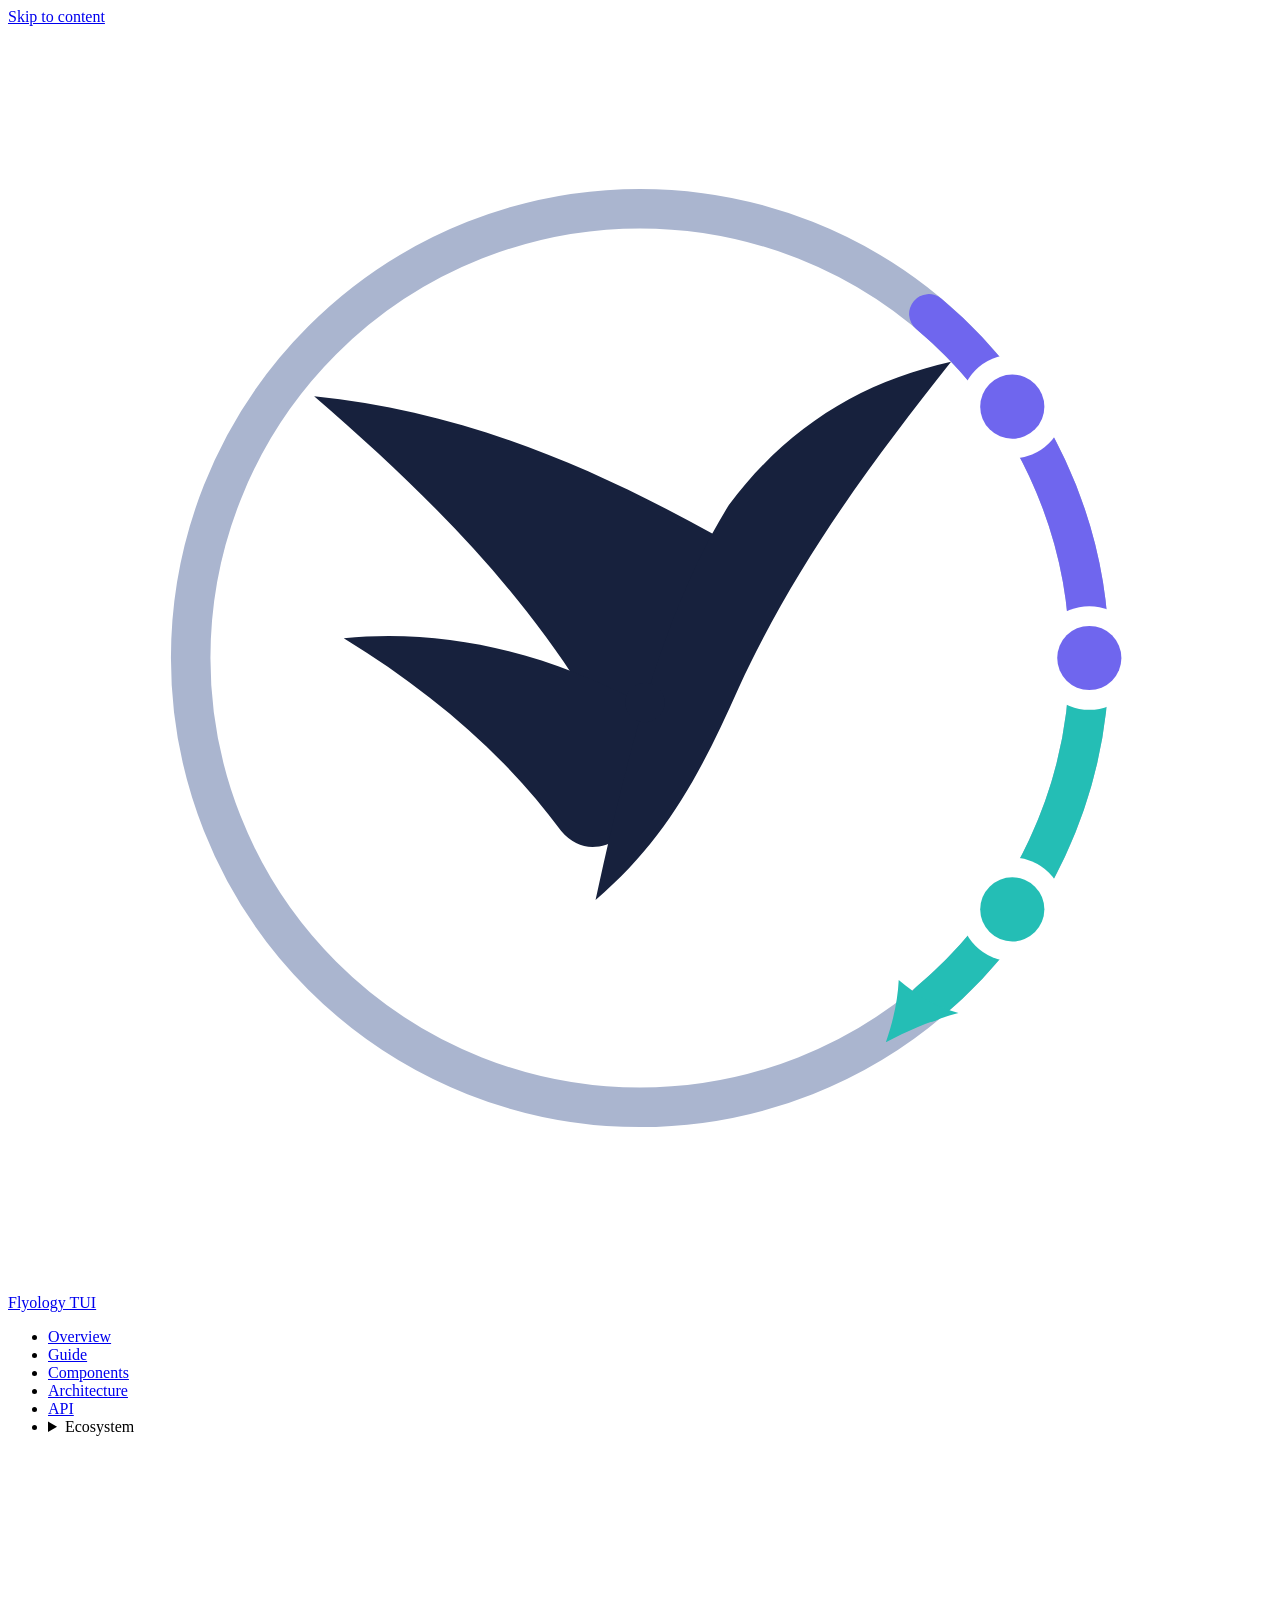
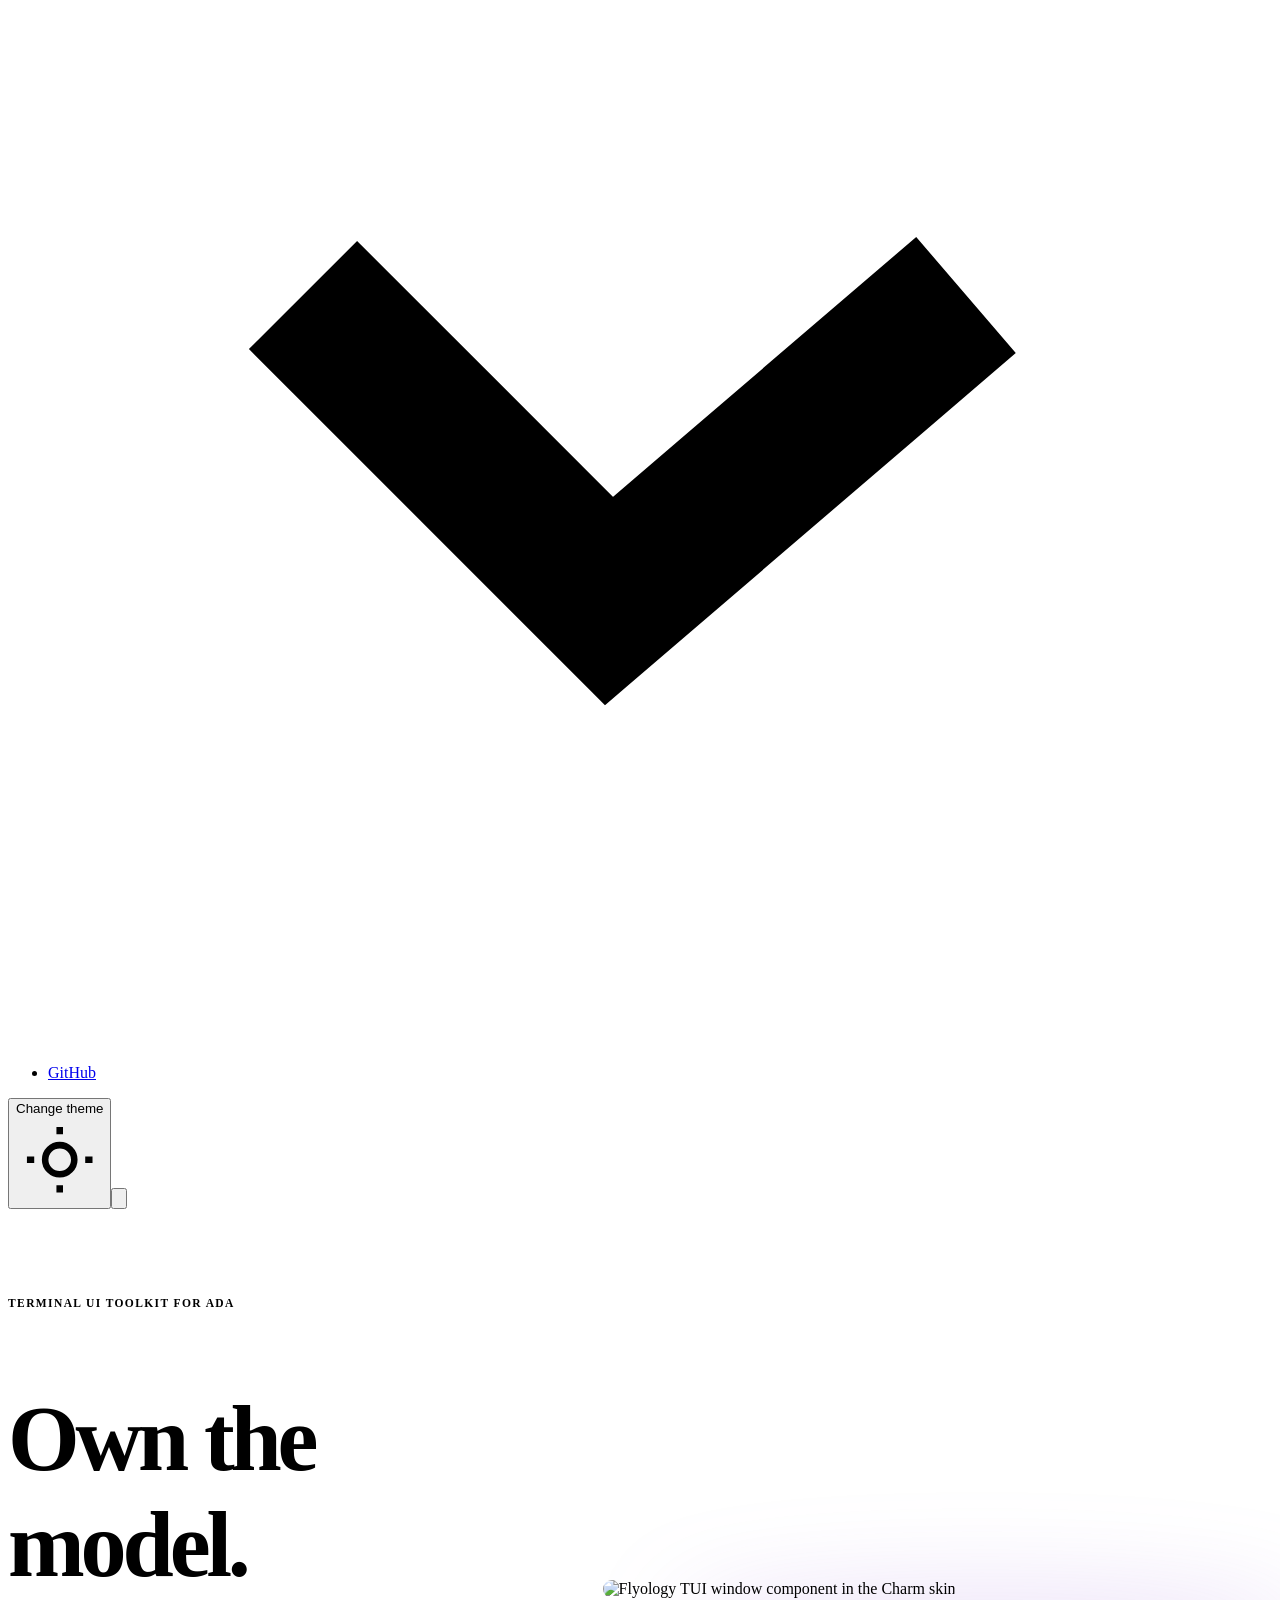
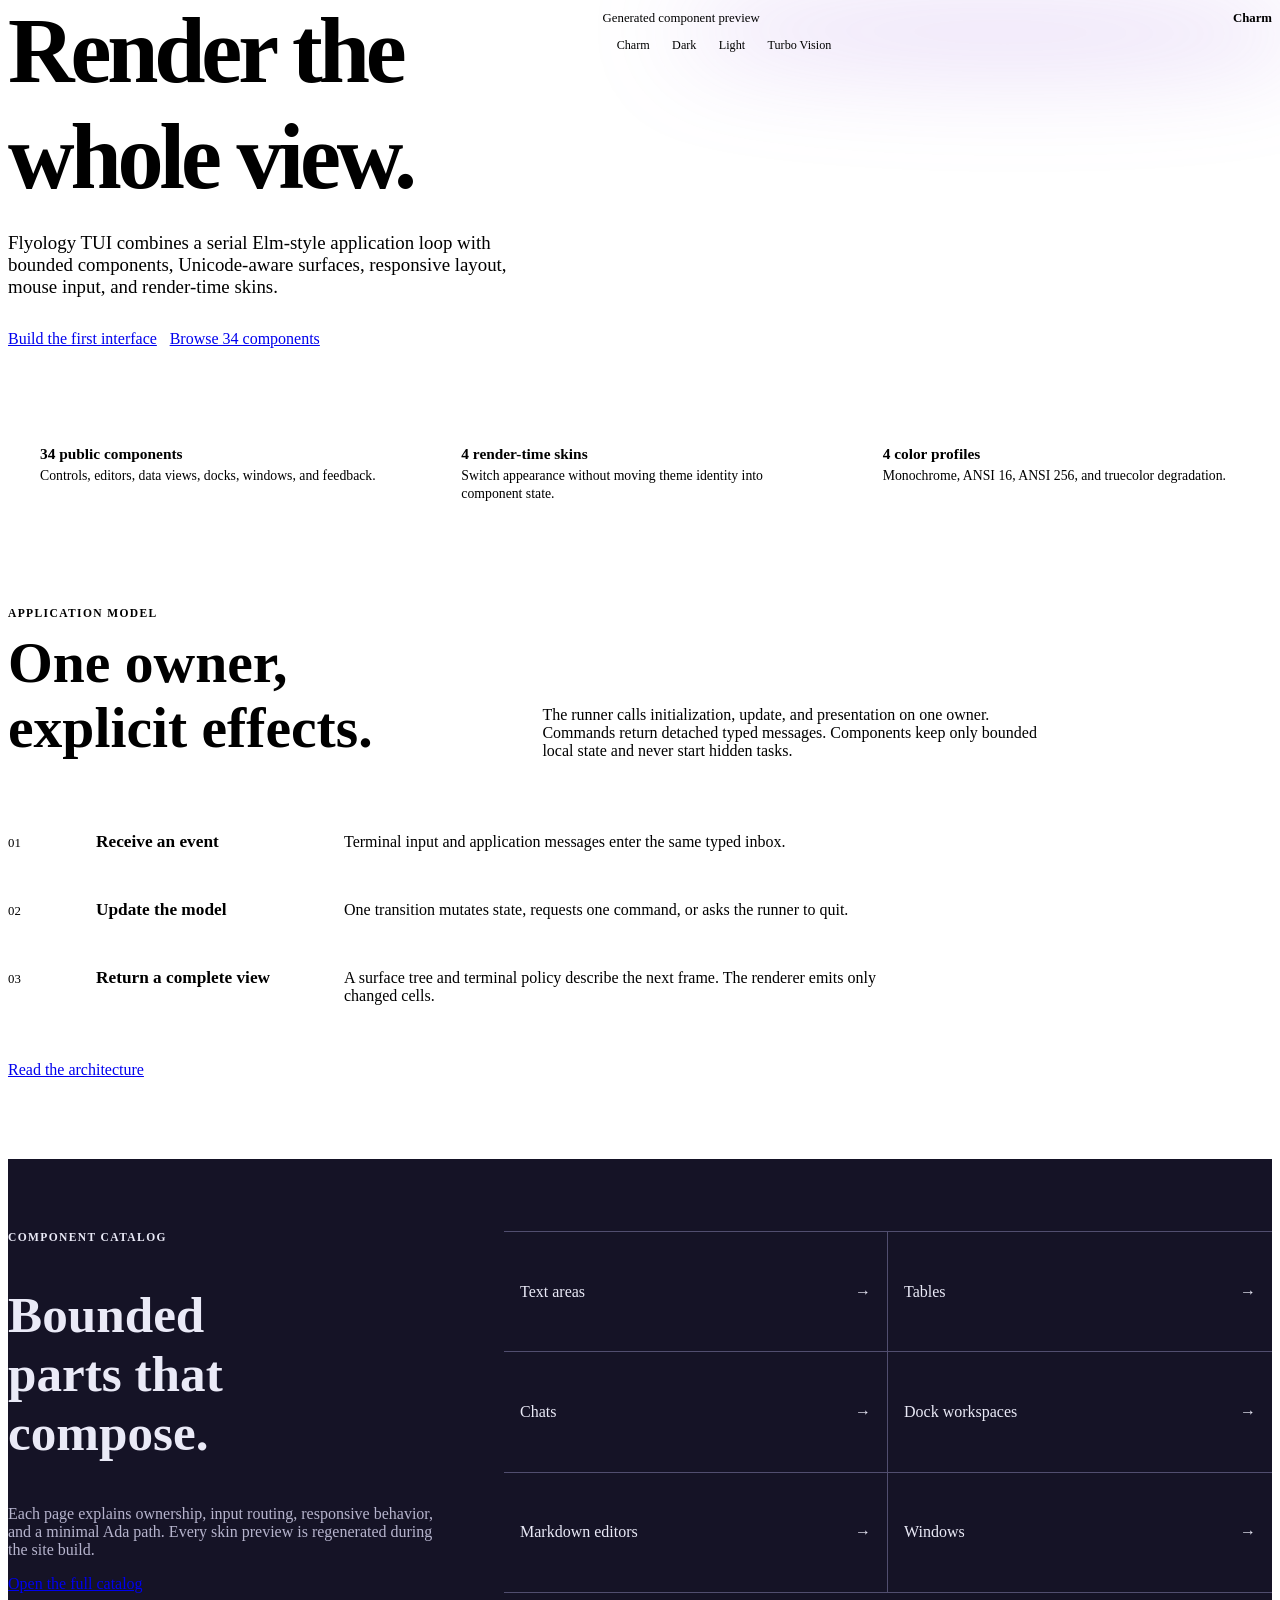
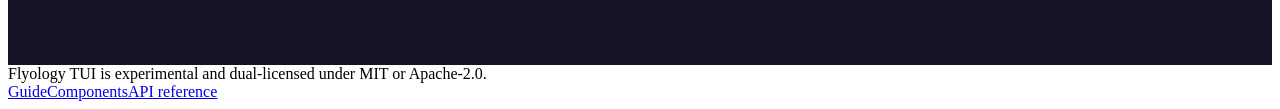
==== website/index.html @ 8537a75c "Problem: Flyology TUI lacks a public documentation website Users cannot follow a focused guide, brow" ====
<!doctype html>
<html lang="en"><head>
  <meta charset="utf-8"><meta name="viewport" content="width=device-width, initial-scale=1">
  <meta name="description" content="Flyology TUI is a bounded, typed Ada toolkit for responsive terminal interfaces.">
  <meta name="theme-color" content="#241b35"><title>Flyology TUI · Typed terminal interfaces in Ada</title>
  <link rel="canonical" href="https://tui.flyology.org/">
  <link rel="icon" href="assets/brand/flyology-primary-icon.svg" type="image/svg+xml">
  <link rel="stylesheet" href="assets/styles/site.css"><link rel="stylesheet" href="assets/styles/tui.css">
  <script src="assets/scripts/site.js"></script><script src="assets/scripts/tui-site.js" defer></script>
</head><body>
  <a class="skip-link" href="#main">Skip to content</a>
  <header class="site-header"><nav class="site-nav" aria-label="Primary navigation">
    <a class="brand" href="./" aria-label="Flyology TUI home"><img src="assets/brand/flyology-mark-transparent.svg" alt=""><span>Flyology TUI</span></a>
    <ul class="nav-links" data-nav-links><li><a href="./" aria-current="page">Overview</a></li><li><a href="guide/">Guide</a></li><li><a href="components/">Components</a></li><li><a href="architecture/">Architecture</a></li><li><a href="api/">API</a></li><li><details class="nav-dropdown" data-nav-dropdown><summary>Ecosystem <svg aria-hidden="true" viewBox="0 0 12 12" fill="none" stroke="currentColor" stroke-width="1.5"><path d="m2.5 4.5 3 3 3.5-3"/></svg></summary><ul class="nav-dropdown-menu"><li><a href="https://flyology.org/">Runtime</a></li><li><a href="https://http.flyology.org/">HTTP</a></li><li><a href="https://postgres.flyology.org/">Postgres</a></li></ul></details></li><li><a href="https://github.com/flyology-ada/flyology-tui">GitHub</a></li></ul>
    <div class="nav-tools"><button class="icon-button" type="button" data-theme-toggle><span class="visually-hidden" data-theme-label>Change theme</span><svg aria-hidden="true" viewBox="0 0 24 24" fill="none" stroke="currentColor" stroke-width="1.8"><circle cx="12" cy="12" r="4"/><path d="M12 3v2M12 19v2M3 12h2M19 12h2"/></svg></button><button class="menu-button" type="button" data-menu-toggle aria-expanded="false" aria-label="Toggle navigation"><svg aria-hidden="true" viewBox="0 0 24 24" fill="none" stroke="currentColor" stroke-width="1.8"><path d="M4 7h16M4 12h16M4 17h16"/></svg></button></div>
  </nav></header>
  <main id="main">
    <section class="tui-hero"><div><span class="eyebrow">Terminal UI toolkit for Ada</span><h1>Own the model. Render the whole view.</h1><p class="hero-lede">Flyology TUI combines a serial Elm-style application loop with bounded components, Unicode-aware surfaces, responsive layout, mouse input, and render-time skins.</p><div class="actions"><a class="button button-primary" href="guide/">Build the first interface</a><a class="button button-secondary" href="components/">Browse 34 components</a></div></div><div class="terminal-stage" data-skin-preview><img src="components/windows/images/charm-default.svg" data-skin-image data-src-charm-default="components/windows/images/charm-default.svg" data-src-charm-dark="components/windows/images/charm-dark.svg" data-src-charm-light="components/windows/images/charm-light.svg" data-src-turbo-vision="components/windows/images/turbo-vision.svg" alt="Flyology TUI window component in the Charm skin"><div class="hero-skin-note"><span>Generated component preview</span><strong data-skin-current>Charm</strong></div><div class="segmented-control" role="group" aria-label="Preview skin"><button type="button" data-skin-choice="charm-default" aria-pressed="true">Charm</button><button type="button" data-skin-choice="charm-dark" aria-pressed="false">Dark</button><button type="button" data-skin-choice="charm-light" aria-pressed="false">Light</button><button type="button" data-skin-choice="turbo-vision" aria-pressed="false">Turbo Vision</button></div></div></section>
    <section class="status-band" aria-label="Project scope"><div class="status-band-inner"><div><strong>34 public components</strong><span>Controls, editors, data views, docks, windows, and feedback.</span></div><div><strong>4 render-time skins</strong><span>Switch appearance without moving theme identity into component state.</span></div><div><strong>4 color profiles</strong><span>Monochrome, ANSI 16, ANSI 256, and truecolor degradation.</span></div></div></section>
    <section class="tui-section"><div class="section-intro"><div><span class="eyebrow">Application model</span><h2>One owner, explicit effects.</h2></div><p>The runner calls initialization, update, and presentation on one owner. Commands return detached typed messages. Components keep only bounded local state and never start hidden tasks.</p></div><ol class="architecture-steps"><li><span>01</span><strong>Receive an event</strong><p>Terminal input and application messages enter the same typed inbox.</p></li><li><span>02</span><strong>Update the model</strong><p>One transition mutates state, requests one command, or asks the runner to quit.</p></li><li><span>03</span><strong>Return a complete view</strong><p>A surface tree and terminal policy describe the next frame. The renderer emits only changed cells.</p></li></ol><div class="actions"><a class="button button-secondary" href="architecture/">Read the architecture</a></div></section>
    <section class="component-ribbon"><div class="component-ribbon-inner"><div><span class="eyebrow">Component catalog</span><h2>Bounded parts that compose.</h2><p>Each page explains ownership, input routing, responsive behavior, and a minimal Ada path. Every skin preview is regenerated during the site build.</p><a class="button button-secondary" href="components/">Open the full catalog</a></div><div class="component-stream"><a href="components/text-areas/"><span>Text areas</span><span>→</span></a><a href="components/tables/"><span>Tables</span><span>→</span></a><a href="components/chats/"><span>Chats</span><span>→</span></a><a href="components/dock-workspaces/"><span>Dock workspaces</span><span>→</span></a><a href="components/markdown-editors/"><span>Markdown editors</span><span>→</span></a><a href="components/windows/"><span>Windows</span><span>→</span></a></div></div></section>
  </main>
  <footer class="site-footer"><div class="footer-inner"><span>Flyology TUI is experimental and dual-licensed under MIT or Apache-2.0.</span><div class="footer-links"><a href="guide/">Guide</a><a href="components/">Components</a><a href="api/">API reference</a></div></div></footer>
</body></html>
---- website/assets/styles/tui.css ----
:root {
  --tui-violet: oklch(58% 0.19 302);
  --tui-cyan: oklch(73% 0.13 202);
  --tui-green: oklch(68% 0.15 157);
  --tui-terminal: oklch(20% 0.038 288);
  --tui-cell: oklch(26% 0.048 288);
}

:root[data-theme="dark"] {
  --tui-violet: oklch(75% 0.14 302);
  --tui-cyan: oklch(81% 0.1 202);
  --tui-green: oklch(78% 0.12 157);
}

.tui-hero {
  display: grid;
  grid-template-columns: minmax(0, 0.86fr) minmax(30rem, 1.14fr);
  align-items: center;
  width: var(--page);
  min-height: 39rem;
  margin-inline: auto;
  padding-block: 5.5rem 4.5rem;
  gap: clamp(3rem, 7vw, 7rem);
}

.tui-hero h1,
.doc-hero h1,
.component-hero h1 {
  max-width: none;
  letter-spacing: -0.045em;
}

.tui-hero h1 {
  max-width: 11ch;
  margin-bottom: 1.4rem;
  font-size: clamp(3.7rem, 7.2vw, 6.6rem);
}

.hero-lede {
  max-width: 34rem;
  color: var(--ink-soft);
  font-size: 1.18rem;
}

.eyebrow {
  display: block;
  margin-bottom: 0.7rem;
  color: var(--violet-deep);
  font-size: 0.72rem;
  font-weight: 680;
  letter-spacing: 0.12em;
  text-transform: uppercase;
}

.actions {
  display: flex;
  flex-wrap: wrap;
  gap: 0.8rem;
  margin-top: 2rem;
}

.terminal-stage {
  position: relative;
  min-width: 0;
}

.terminal-stage::before {
  position: absolute;
  inset: 12% -6% -9% 10%;
  z-index: -1;
  border-radius: 48% 52% 44% 56%;
  background: color-mix(in oklch, var(--tui-violet) 18%, transparent);
  filter: blur(3rem);
  content: "";
}

.terminal-stage img {
  width: 100%;
  border: 1px solid var(--line);
  border-radius: 1rem;
  box-shadow: var(--shadow-low);
}

.hero-skin-note {
  display: flex;
  align-items: center;
  justify-content: space-between;
  margin-top: 0.8rem;
  color: var(--ink-soft);
  font-size: 0.8rem;
}

.hero-skin-note strong {
  color: var(--ink);
}

.status-band {
  border-block: 1px solid var(--line);
  background: var(--surface);
}

.status-band-inner {
  display: grid;
  grid-template-columns: repeat(3, 1fr);
  width: var(--page);
  margin-inline: auto;
}

.status-band-inner div {
  padding: 1.55rem 2rem;
}

.status-band-inner div + div {
  border-left: 1px solid var(--line);
}

.status-band strong {
  display: block;
  margin-bottom: 0.18rem;
  font-size: 0.96rem;
}

.status-band span {
  color: var(--ink-soft);
  font-size: 0.86rem;
}

.tui-section {
  width: var(--page);
  margin-inline: auto;
  padding-block: 5rem;
}

.section-intro {
  display: grid;
  grid-template-columns: 0.8fr 1.2fr;
  align-items: end;
  margin-bottom: 3rem;
  gap: 3rem;
}

.section-intro h2 {
  max-width: 13ch;
  margin: 0;
  font-size: clamp(2.4rem, 4.5vw, 4rem);
}

.section-intro p {
  max-width: 62ch;
  margin: 0;
  color: var(--ink-soft);
}

.architecture-steps {
  margin: 0;
  padding: 0;
  border-top: 1px solid var(--line);
  list-style: none;
}

.architecture-steps li {
  display: grid;
  grid-template-columns: 4rem 14rem 1fr;
  align-items: baseline;
  padding-block: 1.5rem;
  border-bottom: 1px solid var(--line);
  gap: 1.5rem;
}

.architecture-steps span {
  color: var(--violet-deep);
  font-family: var(--font-mono);
  font-size: 0.8rem;
}

.architecture-steps strong {
  font-size: 1.08rem;
}

.architecture-steps p {
  max-width: 68ch;
  margin: 0;
  color: var(--ink-soft);
}

.component-ribbon {
  overflow: hidden;
  background: var(--tui-terminal);
  color: oklch(94% 0.018 288);
}

.component-ribbon-inner {
  display: grid;
  grid-template-columns: 0.72fr 1.28fr;
  width: var(--page);
  margin-inline: auto;
  padding-block: 4.5rem;
  gap: 4rem;
}

.component-ribbon h2 {
  max-width: 10ch;
  font-size: clamp(2.5rem, 4vw, 4rem);
}

.component-ribbon p {
  max-width: 56ch;
  color: oklch(78% 0.035 288);
}

.component-stream {
  display: grid;
  grid-template-columns: repeat(2, minmax(0, 1fr));
  border-top: 1px solid oklch(44% 0.055 288);
}

.component-stream a {
  display: flex;
  align-items: center;
  justify-content: space-between;
  min-height: 3.6rem;
  padding-inline: 1rem;
  border-bottom: 1px solid oklch(44% 0.055 288);
  color: inherit;
  text-decoration: none;
}

.component-stream a:nth-child(odd) {
  border-right: 1px solid oklch(44% 0.055 288);
}

.component-stream a:hover {
  background: oklch(31% 0.065 288);
}

.doc-hero {
  display: grid;
  grid-template-columns: 1fr minmax(18rem, 0.7fr);
  align-items: end;
  padding-block: 4.5rem 3rem;
  border-bottom: 1px solid var(--line);
  gap: 3rem;
}

.doc-hero h1 {
  margin: 0;
  font-size: clamp(3rem, 6vw, 5.7rem);
}

.doc-hero-copy {
  max-width: 55ch;
  margin: 0;
  color: var(--ink-soft);
  font-size: 1.03rem;
}

.breadcrumb {
  display: flex;
  flex-wrap: wrap;
  margin: 0 0 1rem;
  padding: 0;
  gap: 0.45rem;
  color: var(--ink-soft);
  font-size: 0.8rem;
  list-style: none;
}

.breadcrumb li + li::before {
  margin-right: 0.45rem;
  color: var(--path);
  content: "/";
}

.docs-layout {
  display: grid;
  grid-template-columns: 13rem minmax(0, 1fr);
  align-items: start;
  padding-block: 3rem 6rem;
  gap: clamp(2.5rem, 6vw, 6rem);
}

.toc {
  position: sticky;
  top: 6rem;
}

.toc-title {
  margin-bottom: 0.7rem;
  color: var(--ink-soft);
  font-size: 0.72rem;
  font-weight: 650;
  letter-spacing: 0.1em;
  text-transform: uppercase;
}

.toc ol,
.toc ul {
  margin: 0;
  padding: 0;
  list-style: none;
}

.toc a {
  display: block;
  padding-block: 0.28rem;
  color: var(--ink-soft);
  font-size: 0.86rem;
  text-decoration: none;
}

.toc a:hover {
  color: var(--ink);
}

.prose {
  min-width: 0;
  max-width: var(--reading);
}

.prose section + section {
  margin-top: 4.5rem;
}

.prose h2 {
  max-width: 18ch;
  font-size: clamp(2rem, 3.5vw, 3rem);
}

.prose h3 {
  margin-top: 2.4rem;
  font-size: 1.35rem;
}

.prose p,
.prose li {
  color: var(--ink-soft);
}

.step-label {
  display: block;
  margin-bottom: 0.7rem;
  color: var(--violet-deep);
  font-family: var(--font-mono);
  font-size: 0.72rem;
  font-weight: 700;
  letter-spacing: 0.08em;
}

.callout {
  margin-block: 1.6rem;
  padding: 1rem 1.15rem;
  border: 1px solid var(--line);
  border-radius: var(--radius-sm);
  background: var(--surface);
}

.callout p {
  margin: 0;
  color: var(--ink);
}

.code-panel {
  position: relative;
  margin: 1.5rem 0;
  overflow: hidden;
  border: 1px solid var(--code-line);
  border-radius: var(--radius-md);
  background: var(--code-bg);
  color: var(--inverse);
}

.code-panel figcaption {
  padding: 0.7rem 1rem;
  border-bottom: 1px solid var(--code-line);
  color: color-mix(in oklch, var(--inverse) 70%, transparent);
  font-family: var(--font-mono);
  font-size: 0.76rem;
}

.code-panel pre {
  margin: 0;
  padding: 1.25rem;
  overflow: auto;
  line-height: 1.55;
}

.copy-button {
  position: absolute;
  top: 0.45rem;
  right: 0.55rem;
  padding: 0.3rem 0.65rem;
  border: 1px solid var(--code-line);
  border-radius: 0.35rem;
  background: transparent;
  color: var(--inverse);
  cursor: pointer;
  font: inherit;
  font-size: 0.72rem;
}

.component-doc-shell {
  display: grid;
  grid-template-columns: 15rem minmax(0, 1fr);
  width: var(--page);
  margin-inline: auto;
  gap: clamp(2.5rem, 6vw, 6rem);
}

.component-sidebar {
  position: sticky;
  top: 4.75rem;
  max-height: calc(100vh - 4.75rem);
  padding-block: 2rem 4rem;
  overflow: auto;
  border-right: 1px solid var(--line);
}

.component-sidebar-index {
  display: inline-block;
  margin-bottom: 1.25rem;
  font-weight: 620;
}

.component-sidebar section {
  margin-top: 1.1rem;
}

.component-sidebar h2 {
  margin-bottom: 0.35rem;
  color: var(--ink-soft);
  font-size: 0.68rem;
  font-weight: 650;
  letter-spacing: 0.09em;
  text-transform: uppercase;
}

.component-sidebar ul {
  margin: 0;
  padding: 0;
  list-style: none;
}

.component-sidebar a {
  display: block;
  padding: 0.2rem 1rem 0.2rem 0;
  color: var(--ink-soft);
  font-size: 0.82rem;
  text-decoration: none;
}

.component-sidebar a[aria-current="page"] {
  color: var(--violet-deep);
  font-weight: 650;
}

.component-doc {
  min-width: 0;
  max-width: 56rem;
  padding-block: 2.2rem 6rem;
}

.component-hero {
  padding-block: 1.8rem 2.5rem;
}

.component-hero h1 {
  margin-bottom: 0.9rem;
  font-size: clamp(3.1rem, 6vw, 5.5rem);
}

.component-hero > p:last-child {
  max-width: 60ch;
  margin: 0;
  color: var(--ink-soft);
  font-size: 1.08rem;
}

.component-doc > section {
  max-width: var(--reading);
  margin-top: 4rem;
}

.component-doc > section h2 {
  max-width: none;
  font-size: 1.8rem;
}

.component-doc > section p,
.component-doc > section li {
  color: var(--ink-soft);
}

.skin-preview {
  border-block: 1px solid var(--line);
  padding-block: 1rem 1.25rem;
}

.skin-preview-toolbar {
  display: flex;
  align-items: end;
  justify-content: space-between;
  margin-bottom: 1rem;
  gap: 1rem;
}

.skin-preview-toolbar .eyebrow {
  margin-bottom: 0.1rem;
}

.skin-preview-toolbar strong {
  font-size: 1.05rem;
}

.segmented-control {
  display: flex;
  flex-wrap: wrap;
  padding: 0.18rem;
  border: 1px solid var(--line);
  border-radius: 0.55rem;
  background: var(--surface);
}

.segmented-control button {
  min-height: 2.1rem;
  padding-inline: 0.7rem;
  border: 0;
  border-radius: 0.38rem;
  background: transparent;
  color: var(--ink-soft);
  cursor: pointer;
  font: inherit;
  font-size: 0.76rem;
}

.segmented-control button[aria-pressed="true"] {
  background: var(--ink);
  color: var(--inverse);
}

.skin-preview img {
  width: 100%;
  border-radius: 0.85rem;
}

.preview-note {
  margin: 0.65rem 0 0;
  color: var(--ink-soft);
  font-size: 0.76rem;
}

.component-pager {
  display: grid;
  grid-template-columns: repeat(2, 1fr);
  margin-top: 5rem;
  border-block: 1px solid var(--line);
}

.component-pager a {
  padding: 1rem 0;
  text-decoration: none;
}

.component-pager a:last-child {
  text-align: right;
}

.component-pager span {
  display: block;
  color: var(--ink-soft);
  font-size: 0.7rem;
  text-transform: uppercase;
}

.component-index {
  padding-bottom: 6rem;
}

.component-filter {
  display: grid;
  grid-template-columns: auto minmax(12rem, 28rem) 1fr;
  align-items: center;
  padding-block: 1.5rem;
  border-bottom: 1px solid var(--line);
  gap: 1rem;
}

.component-filter label {
  font-size: 0.8rem;
  font-weight: 650;
}

.component-filter input {
  width: 100%;
  min-height: 2.7rem;
  padding-inline: 0.85rem;
  border: 1px solid var(--line);
  border-radius: var(--radius-sm);
  background: var(--surface);
  color: var(--ink);
  font: inherit;
}

.component-filter span {
  justify-self: end;
  color: var(--ink-soft);
  font-size: 0.78rem;
}

.catalog-group {
  display: grid;
  grid-template-columns: 13rem 1fr;
  padding-block: 2.3rem;
  border-bottom: 1px solid var(--line);
  gap: 2rem;
}

.catalog-group-heading p {
  margin: 0;
  font-size: 1.05rem;
  font-weight: 640;
}

.catalog-group-heading span {
  color: var(--ink-soft);
  font-family: var(--font-mono);
  font-size: 0.75rem;
}

.catalog-group ul {
  margin: 0;
  padding: 0;
  border-top: 1px solid var(--line);
  list-style: none;
}

.catalog-group li {
  border-bottom: 1px solid var(--line);
}

.catalog-group li a {
  display: grid;
  grid-template-columns: 1fr 1.2rem;
  align-items: center;
  min-height: 4.5rem;
  padding: 0.7rem 0.25rem;
  text-decoration: none;
  gap: 1rem;
}

.catalog-group li a:hover strong {
  color: var(--violet-deep);
}

.catalog-group strong,
.catalog-group small {
  display: block;
}

.catalog-group small {
  max-width: 66ch;
  margin-top: 0.12rem;
  color: var(--ink-soft);
  font-size: 0.82rem;
}

.catalog-group svg {
  width: 1.1rem;
}

.component-empty {
  padding-block: 4rem;
  color: var(--ink-soft);
  text-align: center;
}

@media (max-width: 1120px) {
  .tui-hero,
  .section-intro,
  .component-ribbon-inner,
  .doc-hero {
    grid-template-columns: 1fr;
  }

  .tui-hero {
    min-height: auto;
    padding-block: 3.5rem;
  }

  .status-band-inner {
    grid-template-columns: 1fr;
  }

  .status-band-inner div + div {
    border-top: 1px solid var(--line);
    border-left: 0;
  }

  .component-doc-shell {
    grid-template-columns: 1fr;
  }

  .component-sidebar {
    position: static;
    max-height: none;
    padding: 1rem 0;
    overflow-x: auto;
    border-right: 0;
    border-bottom: 1px solid var(--line);
  }

  .component-sidebar section {
    display: none;
  }

  .component-doc {
    padding-top: 0;
  }

  .docs-layout {
    grid-template-columns: 1fr;
  }

  .toc {
    position: static;
    padding-bottom: 1rem;
    border-bottom: 1px solid var(--line);
  }
}

@media (min-width: 901px) and (max-width: 1120px) {
  .site-nav {
    grid-template-columns: 1fr auto;
  }

  .menu-button {
    display: inline-grid;
  }

  .nav-links {
    position: absolute;
    top: calc(100% + 1px);
    right: 0;
    left: 0;
    display: grid;
    justify-content: stretch;
    padding: 1rem 4vw 1.4rem;
    gap: 0;
    border-bottom: 1px solid var(--line);
    background: var(--paper);
    opacity: 0;
    pointer-events: none;
    transform: translateY(-0.8rem);
  }

  .nav-links[data-open="true"] {
    opacity: 1;
    pointer-events: auto;
    transform: translateY(0);
  }

  .nav-links a,
  .nav-dropdown > summary {
    display: block;
    padding-block: 0.85rem;
    border-bottom: 1px solid var(--line);
  }

  .nav-dropdown-menu {
    position: static;
    min-width: 0;
    border: 0;
    box-shadow: none;
    transform: none;
  }
}

@media (max-width: 640px) {
  .tui-hero {
    grid-template-columns: minmax(0, 1fr);
  }

  .terminal-stage {
    min-width: 0;
  }

  .architecture-steps li,
  .catalog-group,
  .component-filter {
    grid-template-columns: 1fr;
  }

  .component-filter span {
    justify-self: start;
  }

  .component-stream {
    grid-template-columns: 1fr;
  }

  .component-stream a:nth-child(odd) {
    border-right: 0;
  }

  .skin-preview-toolbar {
    align-items: start;
    flex-direction: column;
  }

  .segmented-control {
    width: 100%;
  }

  .segmented-control button {
    flex: 1 1 45%;
  }
}
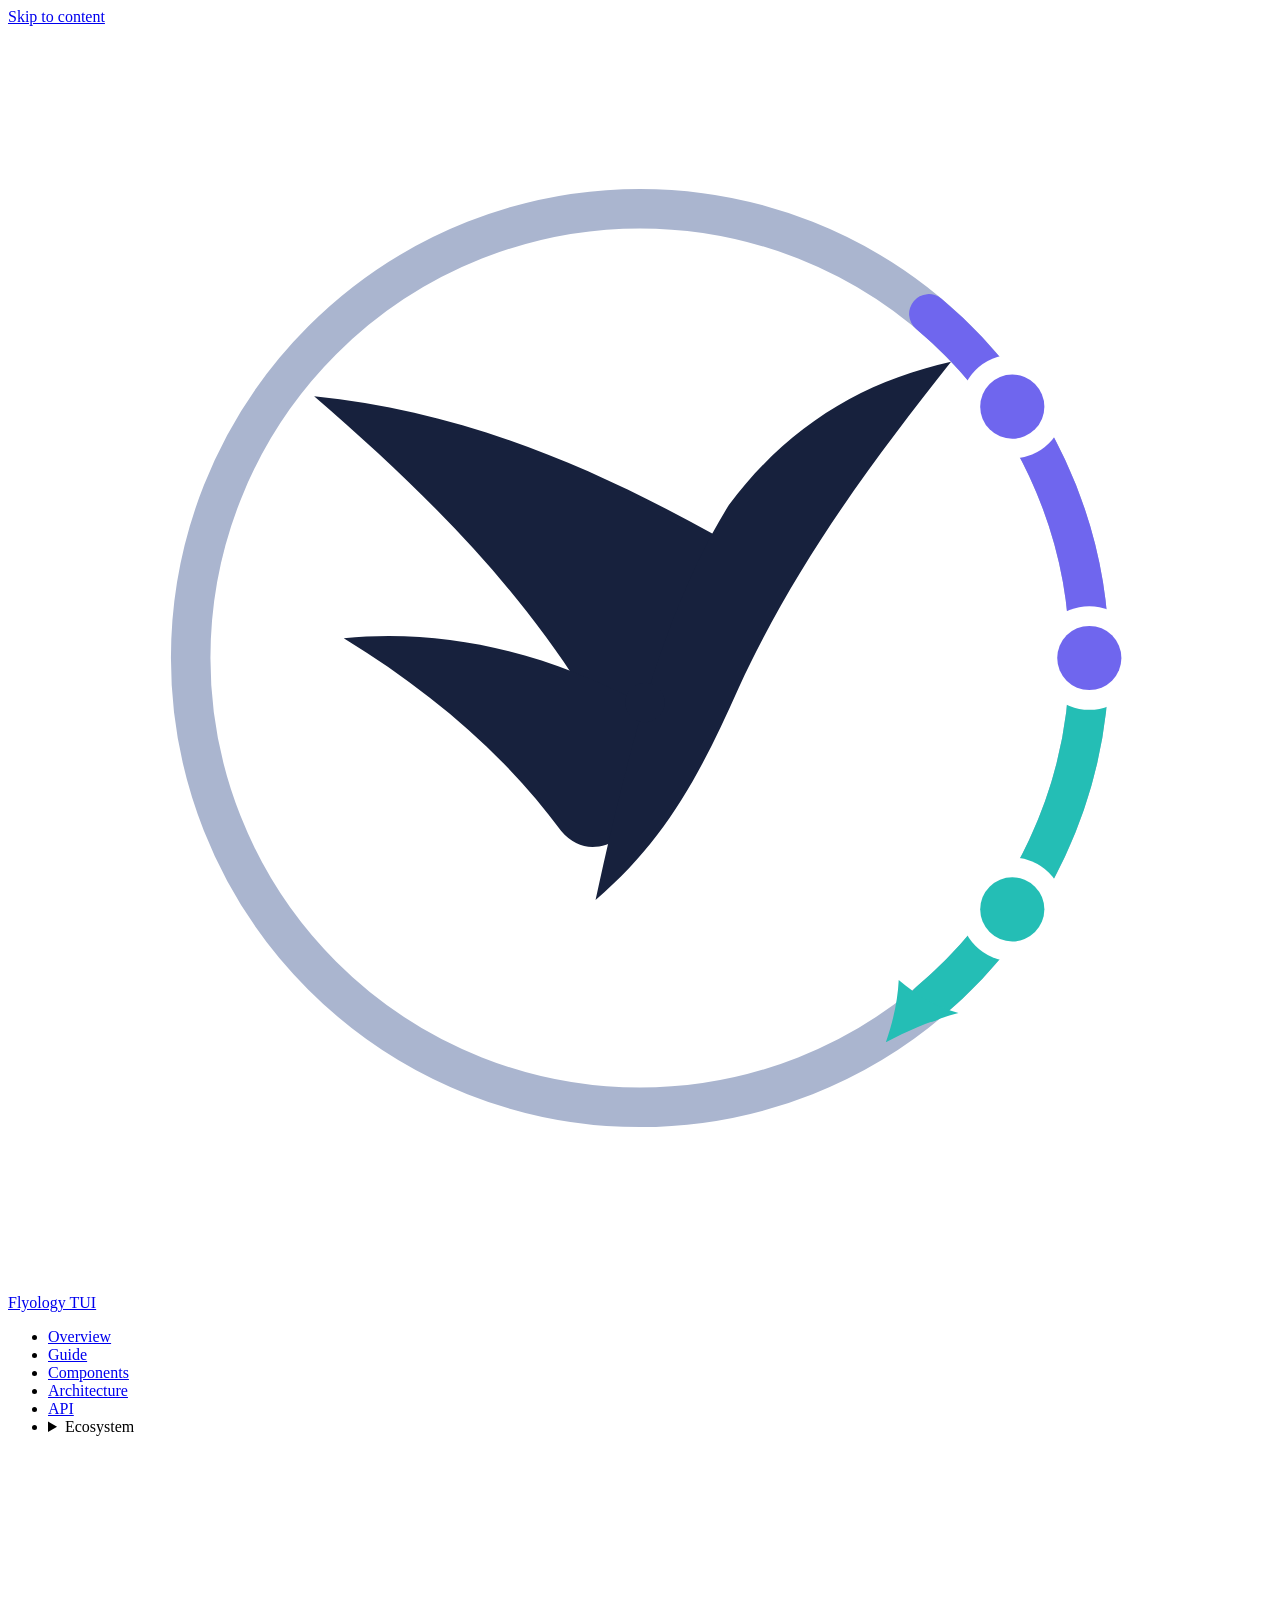
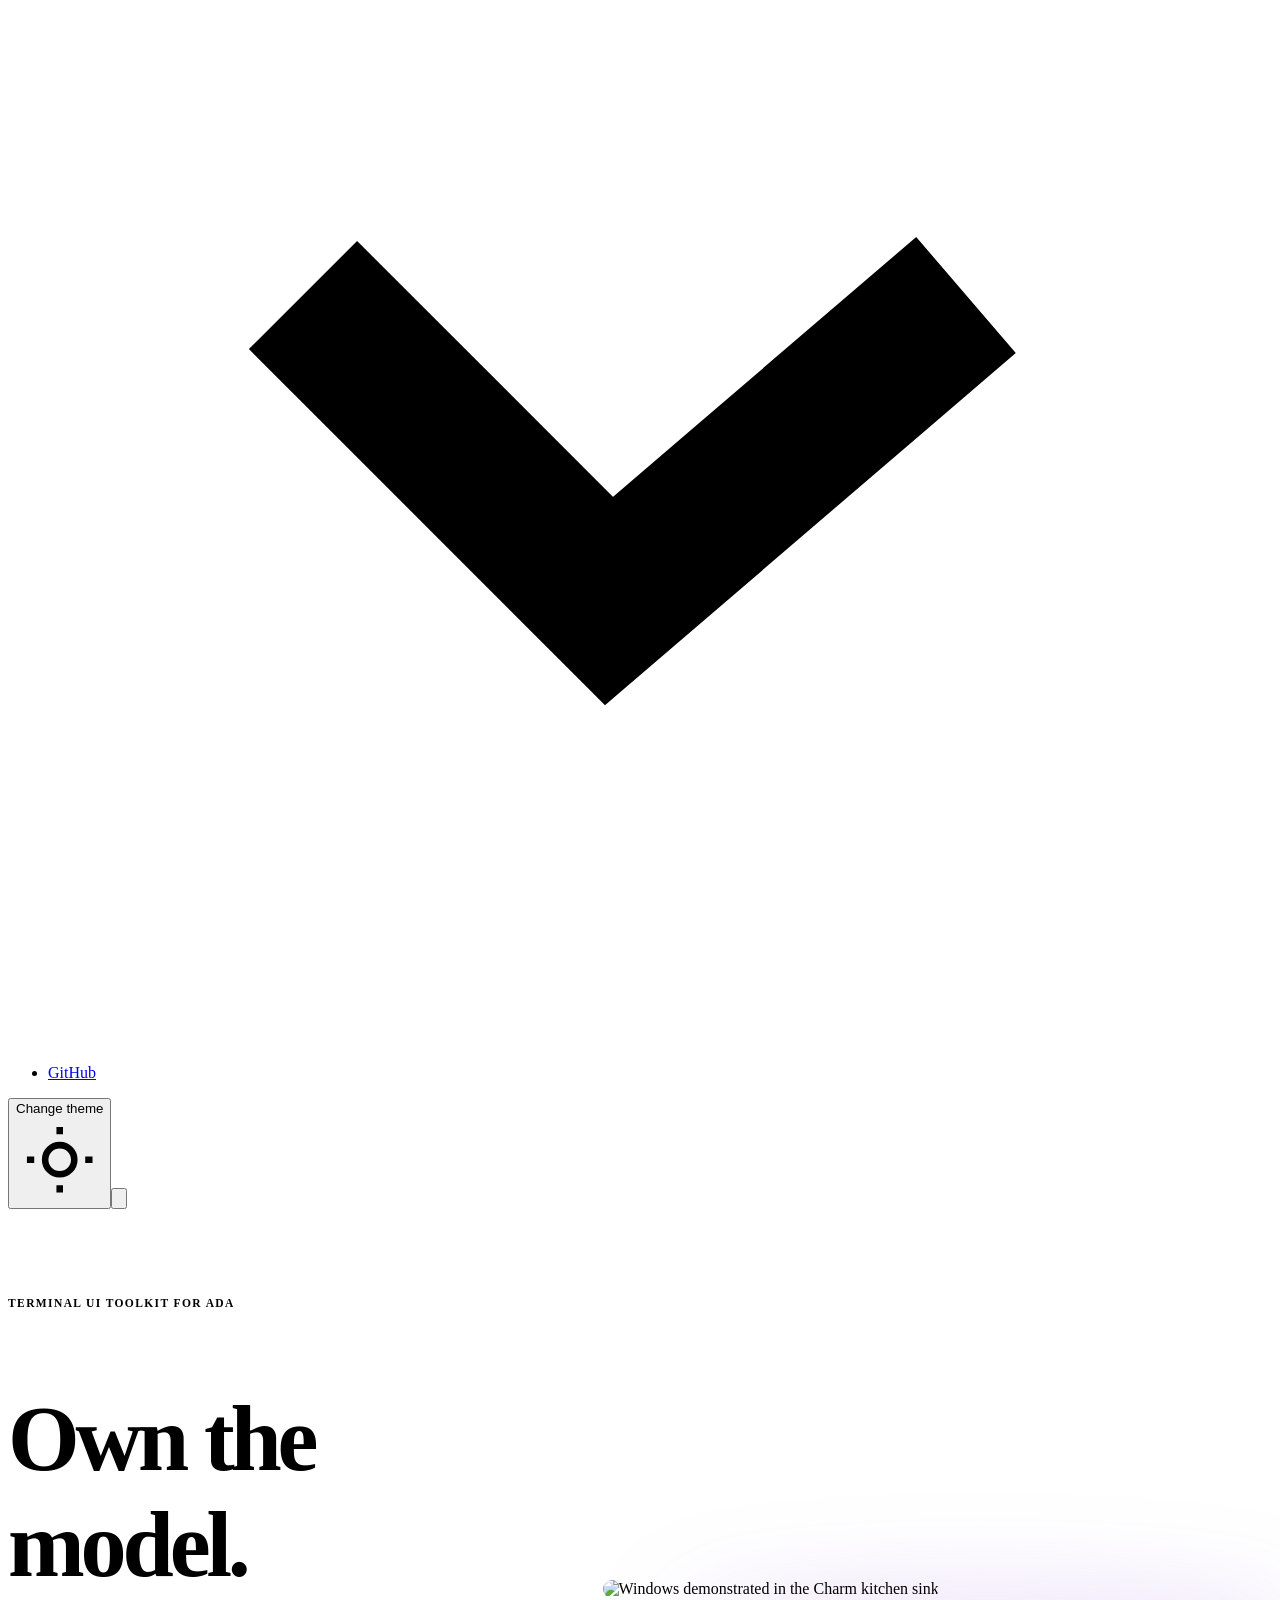
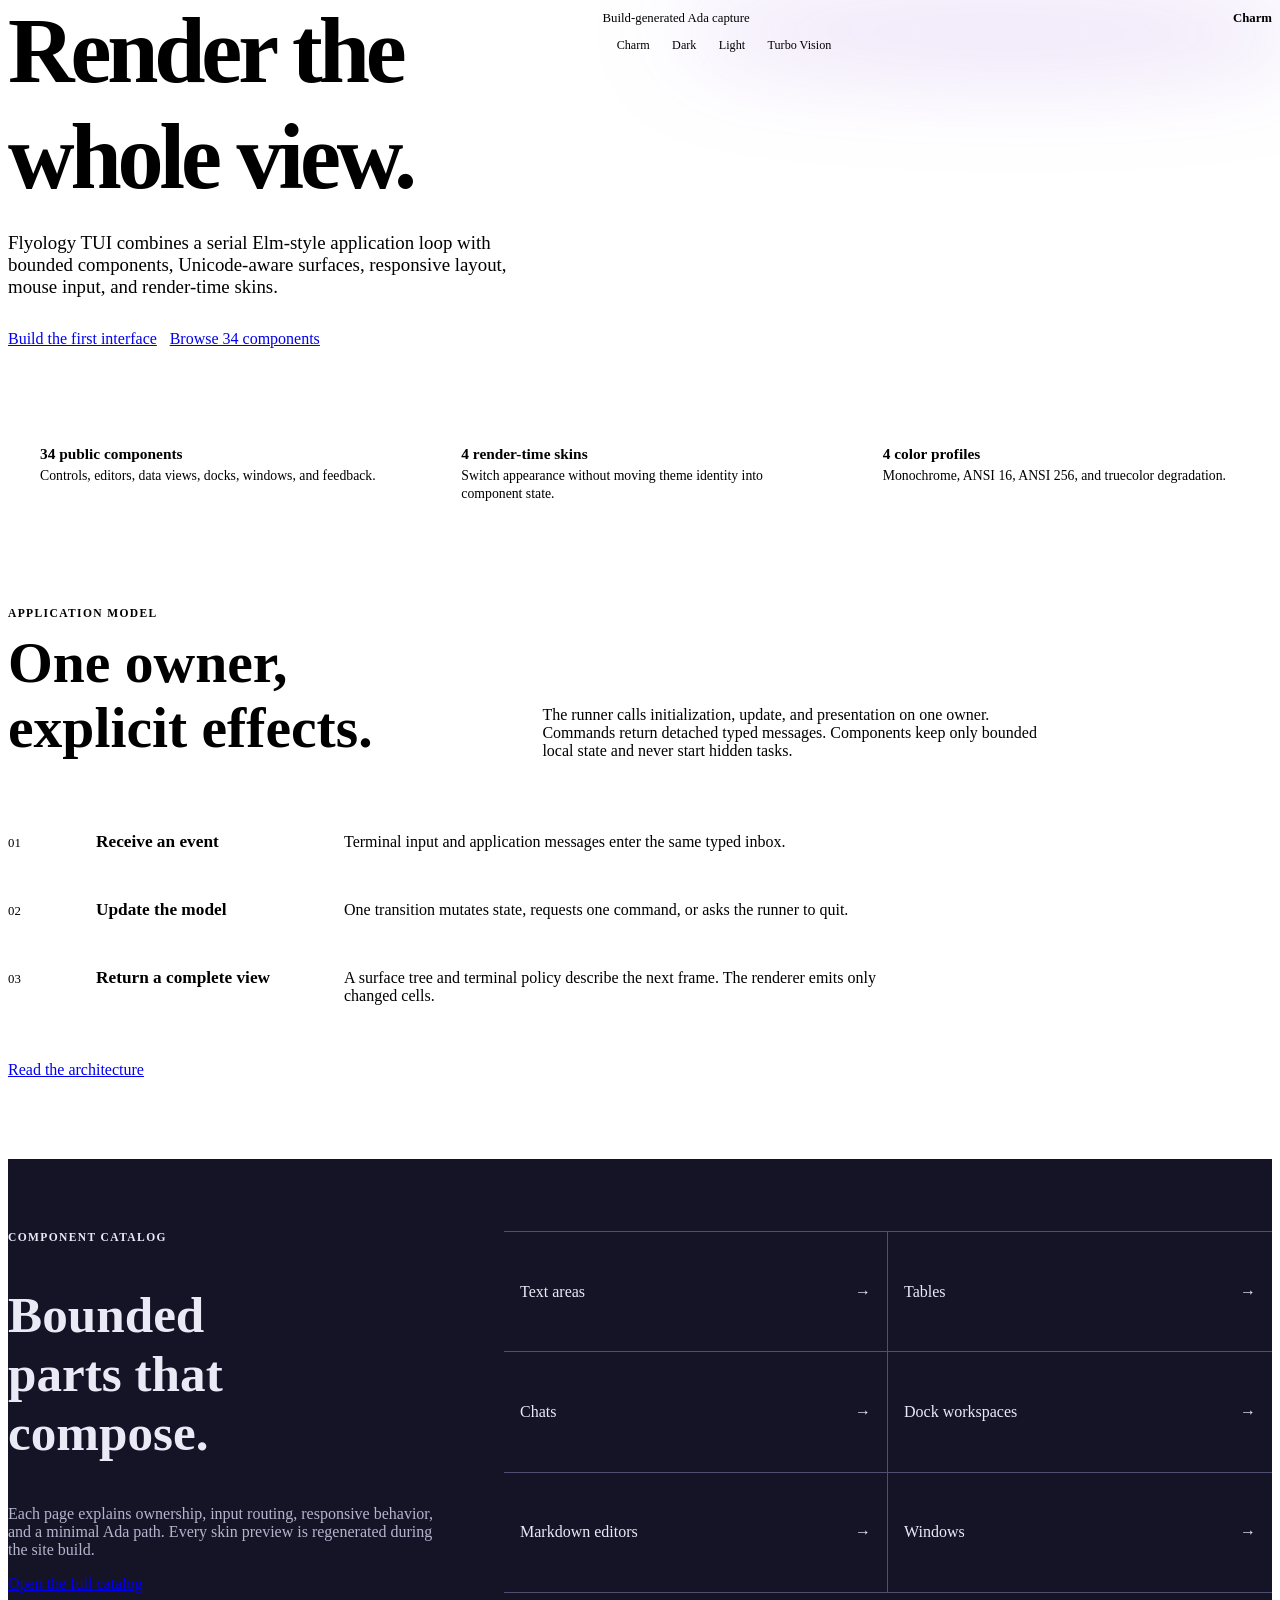
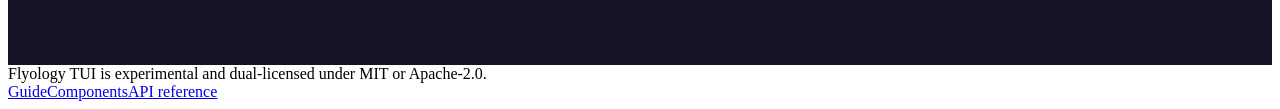
==== commit 1d5ee25f: "Problem: component documentation publishes simulated screenshots The component catalog draws hard-co" ====
--- a/website/index.html
+++ b/website/index.html
@@ -6,7 +6,7 @@
   <link rel="canonical" href="https://tui.flyology.org/">
   <link rel="icon" href="assets/brand/flyology-primary-icon.svg" type="image/svg+xml">
   <link rel="stylesheet" href="assets/styles/site.css"><link rel="stylesheet" href="assets/styles/tui.css">
-  <script src="assets/scripts/site.js"></script><script src="assets/scripts/tui-site.js" defer></script>
+  <script src="assets/scripts/ada-highlight.js"></script><script src="assets/scripts/site.js"></script><script src="assets/scripts/tui-site.js" defer></script>
 </head><body>
   <a class="skip-link" href="#main">Skip to content</a>
   <header class="site-header"><nav class="site-nav" aria-label="Primary navigation">
@@ -15,7 +15,7 @@
     <div class="nav-tools"><button class="icon-button" type="button" data-theme-toggle><span class="visually-hidden" data-theme-label>Change theme</span><svg aria-hidden="true" viewBox="0 0 24 24" fill="none" stroke="currentColor" stroke-width="1.8"><circle cx="12" cy="12" r="4"/><path d="M12 3v2M12 19v2M3 12h2M19 12h2"/></svg></button><button class="menu-button" type="button" data-menu-toggle aria-expanded="false" aria-label="Toggle navigation"><svg aria-hidden="true" viewBox="0 0 24 24" fill="none" stroke="currentColor" stroke-width="1.8"><path d="M4 7h16M4 12h16M4 17h16"/></svg></button></div>
   </nav></header>
   <main id="main">
-    <section class="tui-hero"><div><span class="eyebrow">Terminal UI toolkit for Ada</span><h1>Own the model. Render the whole view.</h1><p class="hero-lede">Flyology TUI combines a serial Elm-style application loop with bounded components, Unicode-aware surfaces, responsive layout, mouse input, and render-time skins.</p><div class="actions"><a class="button button-primary" href="guide/">Build the first interface</a><a class="button button-secondary" href="components/">Browse 34 components</a></div></div><div class="terminal-stage" data-skin-preview><img src="components/windows/images/charm-default.svg" data-skin-image data-src-charm-default="components/windows/images/charm-default.svg" data-src-charm-dark="components/windows/images/charm-dark.svg" data-src-charm-light="components/windows/images/charm-light.svg" data-src-turbo-vision="components/windows/images/turbo-vision.svg" alt="Flyology TUI window component in the Charm skin"><div class="hero-skin-note"><span>Generated component preview</span><strong data-skin-current>Charm</strong></div><div class="segmented-control" role="group" aria-label="Preview skin"><button type="button" data-skin-choice="charm-default" aria-pressed="true">Charm</button><button type="button" data-skin-choice="charm-dark" aria-pressed="false">Dark</button><button type="button" data-skin-choice="charm-light" aria-pressed="false">Light</button><button type="button" data-skin-choice="turbo-vision" aria-pressed="false">Turbo Vision</button></div></div></section>
+    <section class="tui-hero"><div><span class="eyebrow">Terminal UI toolkit for Ada</span><h1>Own the model. Render the whole view.</h1><p class="hero-lede">Flyology TUI combines a serial Elm-style application loop with bounded components, Unicode-aware surfaces, responsive layout, mouse input, and render-time skins.</p><div class="actions"><a class="button button-primary" href="guide/">Build the first interface</a><a class="button button-secondary" href="components/">Browse 34 components</a></div></div><div class="terminal-stage" data-skin-preview><img src="assets/captures/windows/charm-default.svg" data-skin-image data-preview-name="Windows" data-src-charm-default="assets/captures/windows/charm-default.svg" data-src-charm-dark="assets/captures/windows/charm-dark.svg" data-src-charm-light="assets/captures/windows/charm-light.svg" data-src-turbo-vision="assets/captures/windows/turbo-vision.svg" alt="Windows demonstrated in the Charm kitchen sink"><div class="hero-skin-note"><span>Build-generated Ada capture</span><strong data-skin-current>Charm</strong></div><div class="segmented-control" role="group" aria-label="Preview skin"><button type="button" data-skin-choice="charm-default" aria-pressed="true">Charm</button><button type="button" data-skin-choice="charm-dark" aria-pressed="false">Dark</button><button type="button" data-skin-choice="charm-light" aria-pressed="false">Light</button><button type="button" data-skin-choice="turbo-vision" aria-pressed="false">Turbo Vision</button></div></div></section>
     <section class="status-band" aria-label="Project scope"><div class="status-band-inner"><div><strong>34 public components</strong><span>Controls, editors, data views, docks, windows, and feedback.</span></div><div><strong>4 render-time skins</strong><span>Switch appearance without moving theme identity into component state.</span></div><div><strong>4 color profiles</strong><span>Monochrome, ANSI 16, ANSI 256, and truecolor degradation.</span></div></div></section>
     <section class="tui-section"><div class="section-intro"><div><span class="eyebrow">Application model</span><h2>One owner, explicit effects.</h2></div><p>The runner calls initialization, update, and presentation on one owner. Commands return detached typed messages. Components keep only bounded local state and never start hidden tasks.</p></div><ol class="architecture-steps"><li><span>01</span><strong>Receive an event</strong><p>Terminal input and application messages enter the same typed inbox.</p></li><li><span>02</span><strong>Update the model</strong><p>One transition mutates state, requests one command, or asks the runner to quit.</p></li><li><span>03</span><strong>Return a complete view</strong><p>A surface tree and terminal policy describe the next frame. The renderer emits only changed cells.</p></li></ol><div class="actions"><a class="button button-secondary" href="architecture/">Read the architecture</a></div></section>
     <section class="component-ribbon"><div class="component-ribbon-inner"><div><span class="eyebrow">Component catalog</span><h2>Bounded parts that compose.</h2><p>Each page explains ownership, input routing, responsive behavior, and a minimal Ada path. Every skin preview is regenerated during the site build.</p><a class="button button-secondary" href="components/">Open the full catalog</a></div><div class="component-stream"><a href="components/text-areas/"><span>Text areas</span><span>→</span></a><a href="components/tables/"><span>Tables</span><span>→</span></a><a href="components/chats/"><span>Chats</span><span>→</span></a><a href="components/dock-workspaces/"><span>Dock workspaces</span><span>→</span></a><a href="components/markdown-editors/"><span>Markdown editors</span><span>→</span></a><a href="components/windows/"><span>Windows</span><span>→</span></a></div></div></section>
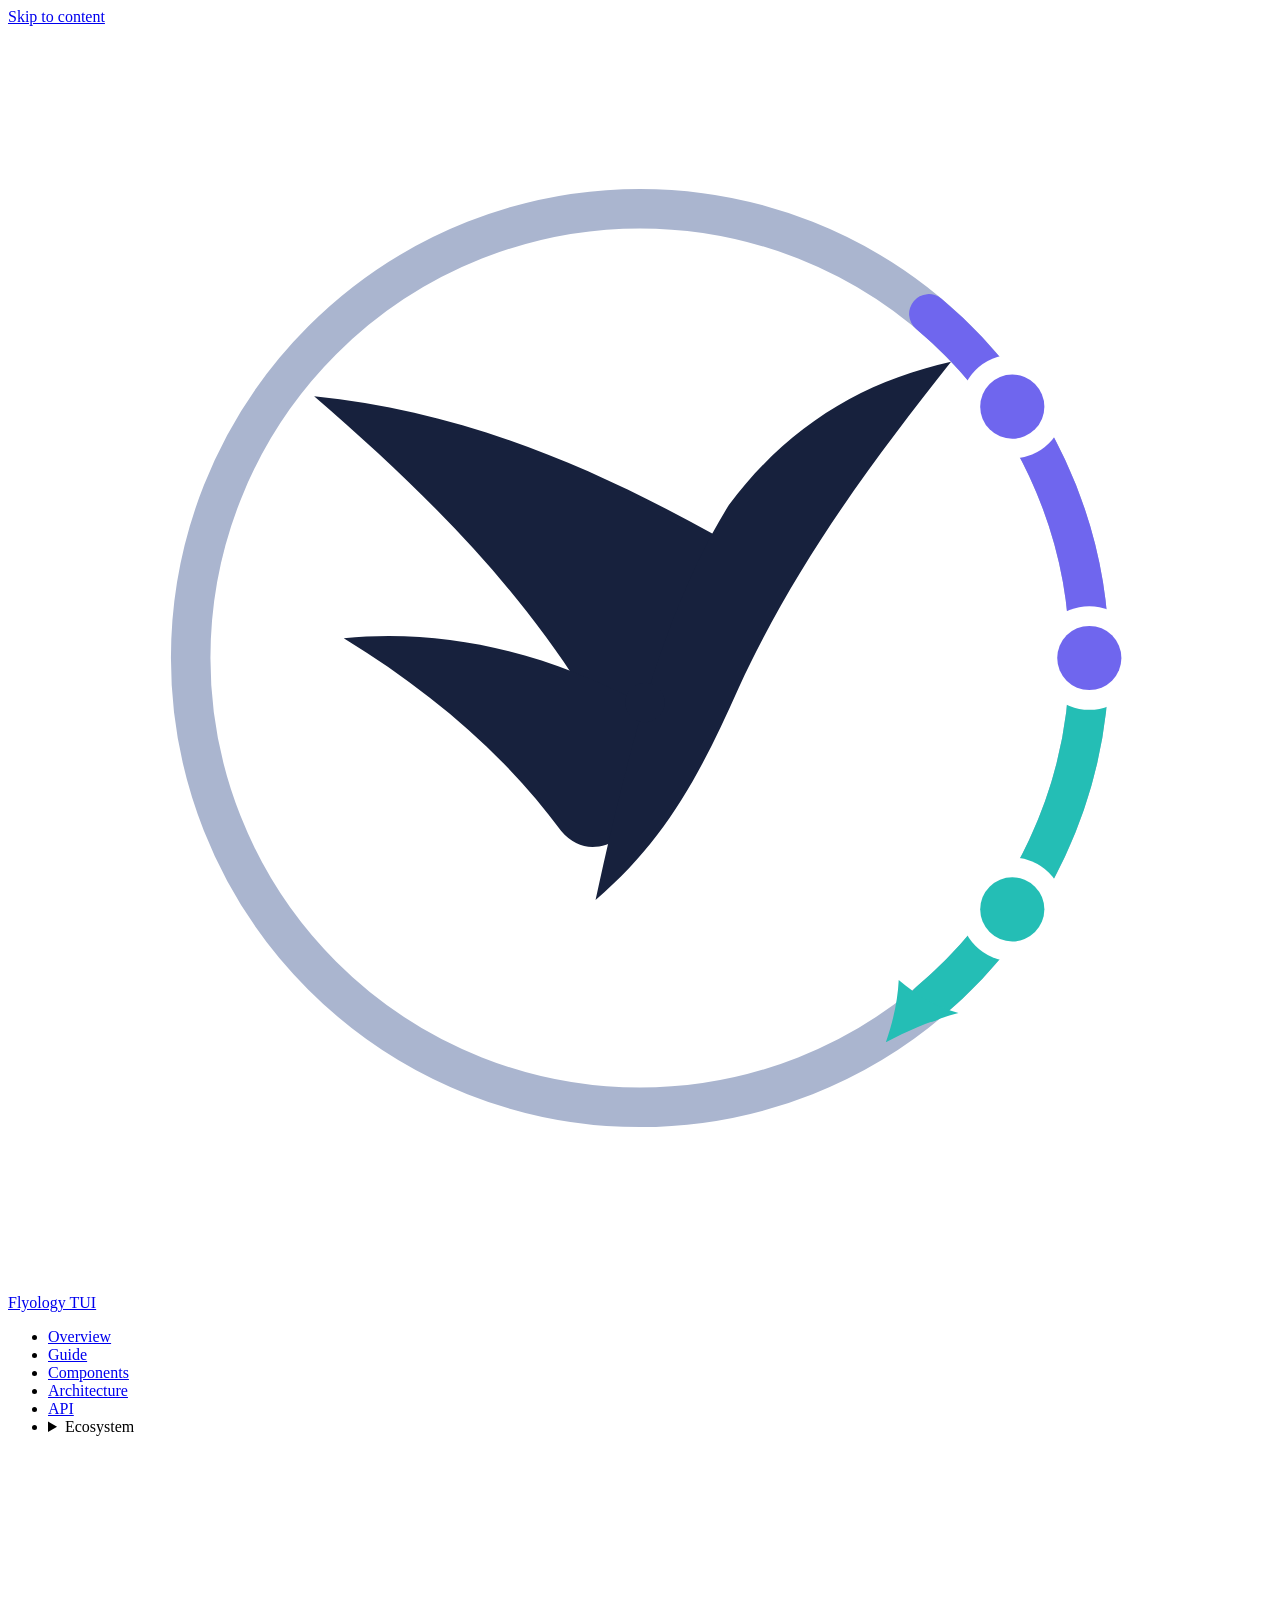
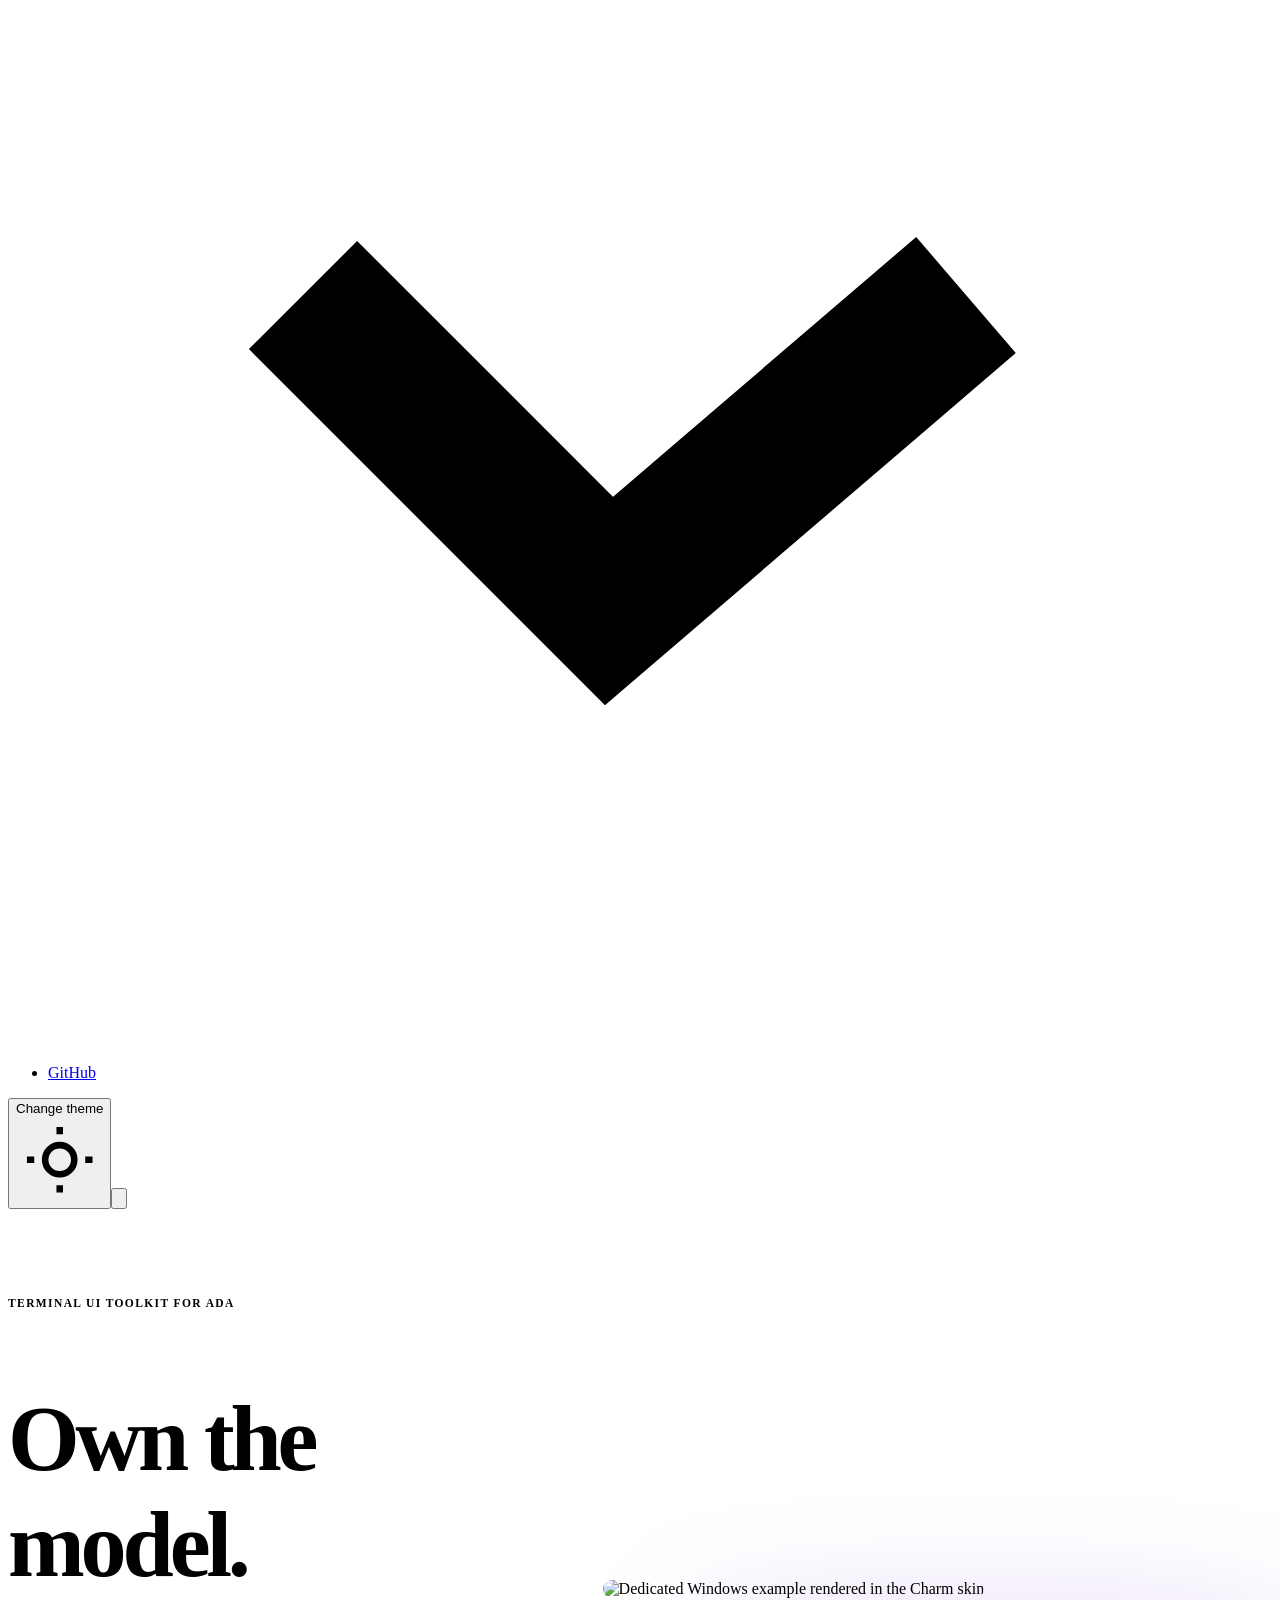
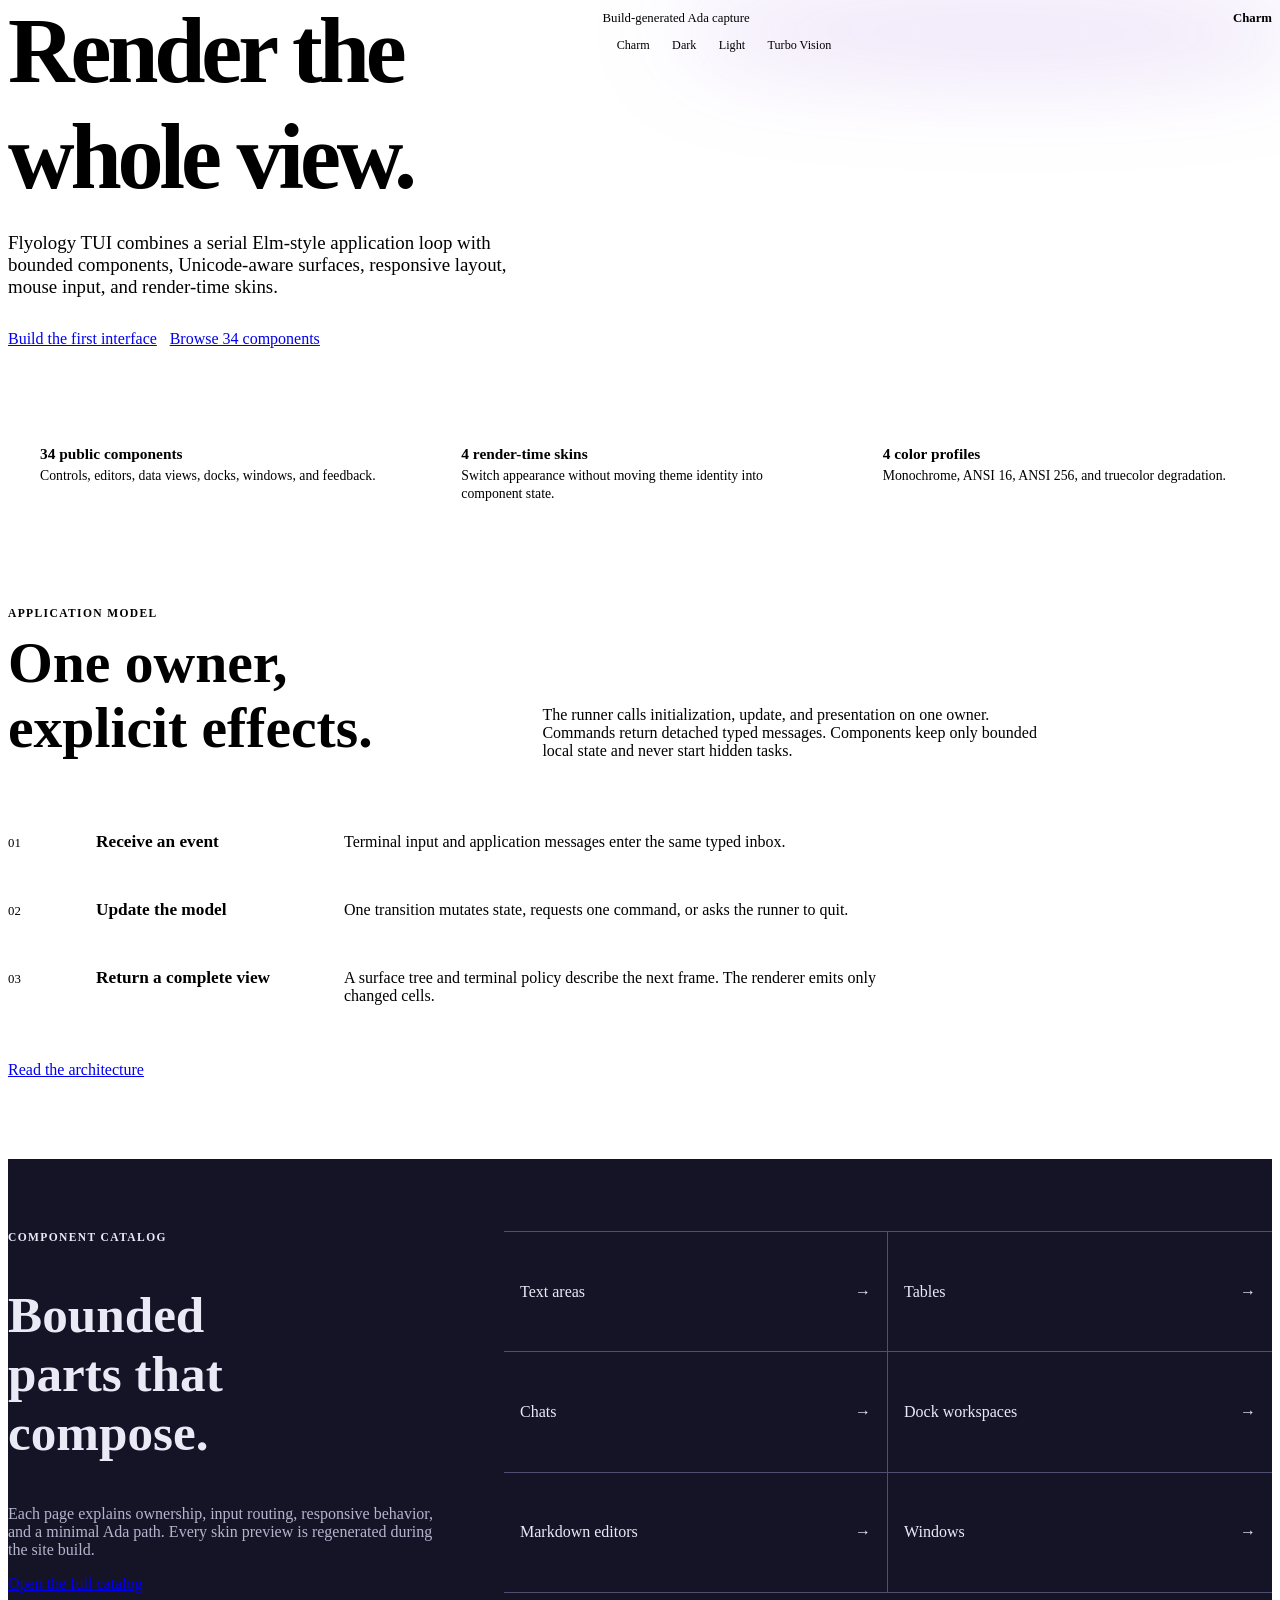
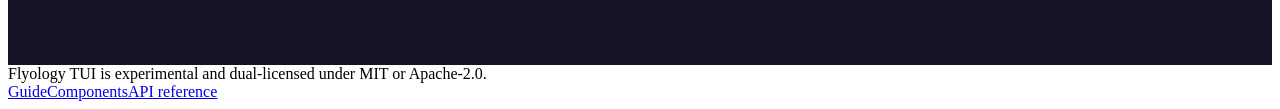
==== commit dfa985c4: "Problem: Component docs reuse kitchen-sink captures Each component page shows a large shared gallery" ====
--- a/website/index.html
+++ b/website/index.html
@@ -15,7 +15,7 @@
     <div class="nav-tools"><button class="icon-button" type="button" data-theme-toggle><span class="visually-hidden" data-theme-label>Change theme</span><svg aria-hidden="true" viewBox="0 0 24 24" fill="none" stroke="currentColor" stroke-width="1.8"><circle cx="12" cy="12" r="4"/><path d="M12 3v2M12 19v2M3 12h2M19 12h2"/></svg></button><button class="menu-button" type="button" data-menu-toggle aria-expanded="false" aria-label="Toggle navigation"><svg aria-hidden="true" viewBox="0 0 24 24" fill="none" stroke="currentColor" stroke-width="1.8"><path d="M4 7h16M4 12h16M4 17h16"/></svg></button></div>
   </nav></header>
   <main id="main">
-    <section class="tui-hero"><div><span class="eyebrow">Terminal UI toolkit for Ada</span><h1>Own the model. Render the whole view.</h1><p class="hero-lede">Flyology TUI combines a serial Elm-style application loop with bounded components, Unicode-aware surfaces, responsive layout, mouse input, and render-time skins.</p><div class="actions"><a class="button button-primary" href="guide/">Build the first interface</a><a class="button button-secondary" href="components/">Browse 34 components</a></div></div><div class="terminal-stage" data-skin-preview><img src="assets/captures/windows/charm-default.svg" data-skin-image data-preview-name="Windows" data-src-charm-default="assets/captures/windows/charm-default.svg" data-src-charm-dark="assets/captures/windows/charm-dark.svg" data-src-charm-light="assets/captures/windows/charm-light.svg" data-src-turbo-vision="assets/captures/windows/turbo-vision.svg" alt="Windows demonstrated in the Charm kitchen sink"><div class="hero-skin-note"><span>Build-generated Ada capture</span><strong data-skin-current>Charm</strong></div><div class="segmented-control" role="group" aria-label="Preview skin"><button type="button" data-skin-choice="charm-default" aria-pressed="true">Charm</button><button type="button" data-skin-choice="charm-dark" aria-pressed="false">Dark</button><button type="button" data-skin-choice="charm-light" aria-pressed="false">Light</button><button type="button" data-skin-choice="turbo-vision" aria-pressed="false">Turbo Vision</button></div></div></section>
+    <section class="tui-hero"><div><span class="eyebrow">Terminal UI toolkit for Ada</span><h1>Own the model. Render the whole view.</h1><p class="hero-lede">Flyology TUI combines a serial Elm-style application loop with bounded components, Unicode-aware surfaces, responsive layout, mouse input, and render-time skins.</p><div class="actions"><a class="button button-primary" href="guide/">Build the first interface</a><a class="button button-secondary" href="components/">Browse 34 components</a></div></div><div class="terminal-stage" data-skin-preview><img src="assets/captures/windows/charm-default.svg" data-skin-image data-preview-name="Windows" data-src-charm-default="assets/captures/windows/charm-default.svg" data-src-charm-dark="assets/captures/windows/charm-dark.svg" data-src-charm-light="assets/captures/windows/charm-light.svg" data-src-turbo-vision="assets/captures/windows/turbo-vision.svg" alt="Dedicated Windows example rendered in the Charm skin"><div class="hero-skin-note"><span>Build-generated Ada capture</span><strong data-skin-current>Charm</strong></div><div class="segmented-control" role="group" aria-label="Preview skin"><button type="button" data-skin-choice="charm-default" aria-pressed="true">Charm</button><button type="button" data-skin-choice="charm-dark" aria-pressed="false">Dark</button><button type="button" data-skin-choice="charm-light" aria-pressed="false">Light</button><button type="button" data-skin-choice="turbo-vision" aria-pressed="false">Turbo Vision</button></div></div></section>
     <section class="status-band" aria-label="Project scope"><div class="status-band-inner"><div><strong>34 public components</strong><span>Controls, editors, data views, docks, windows, and feedback.</span></div><div><strong>4 render-time skins</strong><span>Switch appearance without moving theme identity into component state.</span></div><div><strong>4 color profiles</strong><span>Monochrome, ANSI 16, ANSI 256, and truecolor degradation.</span></div></div></section>
     <section class="tui-section"><div class="section-intro"><div><span class="eyebrow">Application model</span><h2>One owner, explicit effects.</h2></div><p>The runner calls initialization, update, and presentation on one owner. Commands return detached typed messages. Components keep only bounded local state and never start hidden tasks.</p></div><ol class="architecture-steps"><li><span>01</span><strong>Receive an event</strong><p>Terminal input and application messages enter the same typed inbox.</p></li><li><span>02</span><strong>Update the model</strong><p>One transition mutates state, requests one command, or asks the runner to quit.</p></li><li><span>03</span><strong>Return a complete view</strong><p>A surface tree and terminal policy describe the next frame. The renderer emits only changed cells.</p></li></ol><div class="actions"><a class="button button-secondary" href="architecture/">Read the architecture</a></div></section>
     <section class="component-ribbon"><div class="component-ribbon-inner"><div><span class="eyebrow">Component catalog</span><h2>Bounded parts that compose.</h2><p>Each page explains ownership, input routing, responsive behavior, and a minimal Ada path. Every skin preview is regenerated during the site build.</p><a class="button button-secondary" href="components/">Open the full catalog</a></div><div class="component-stream"><a href="components/text-areas/"><span>Text areas</span><span>→</span></a><a href="components/tables/"><span>Tables</span><span>→</span></a><a href="components/chats/"><span>Chats</span><span>→</span></a><a href="components/dock-workspaces/"><span>Dock workspaces</span><span>→</span></a><a href="components/markdown-editors/"><span>Markdown editors</span><span>→</span></a><a href="components/windows/"><span>Windows</span><span>→</span></a></div></div></section>
--- a/website/assets/styles/tui.css
+++ b/website/assets/styles/tui.css
@@ -710,6 +710,16 @@
 
   .component-sidebar section {
     display: none;
+  }
+
+  .component-sidebar section:has([aria-current="page"]) {
+    display: block;
+  }
+
+  .component-sidebar section:has([aria-current="page"]) ul {
+    display: flex;
+    flex-wrap: wrap;
+    gap: 0.35rem 0.8rem;
   }
 
   .component-doc {
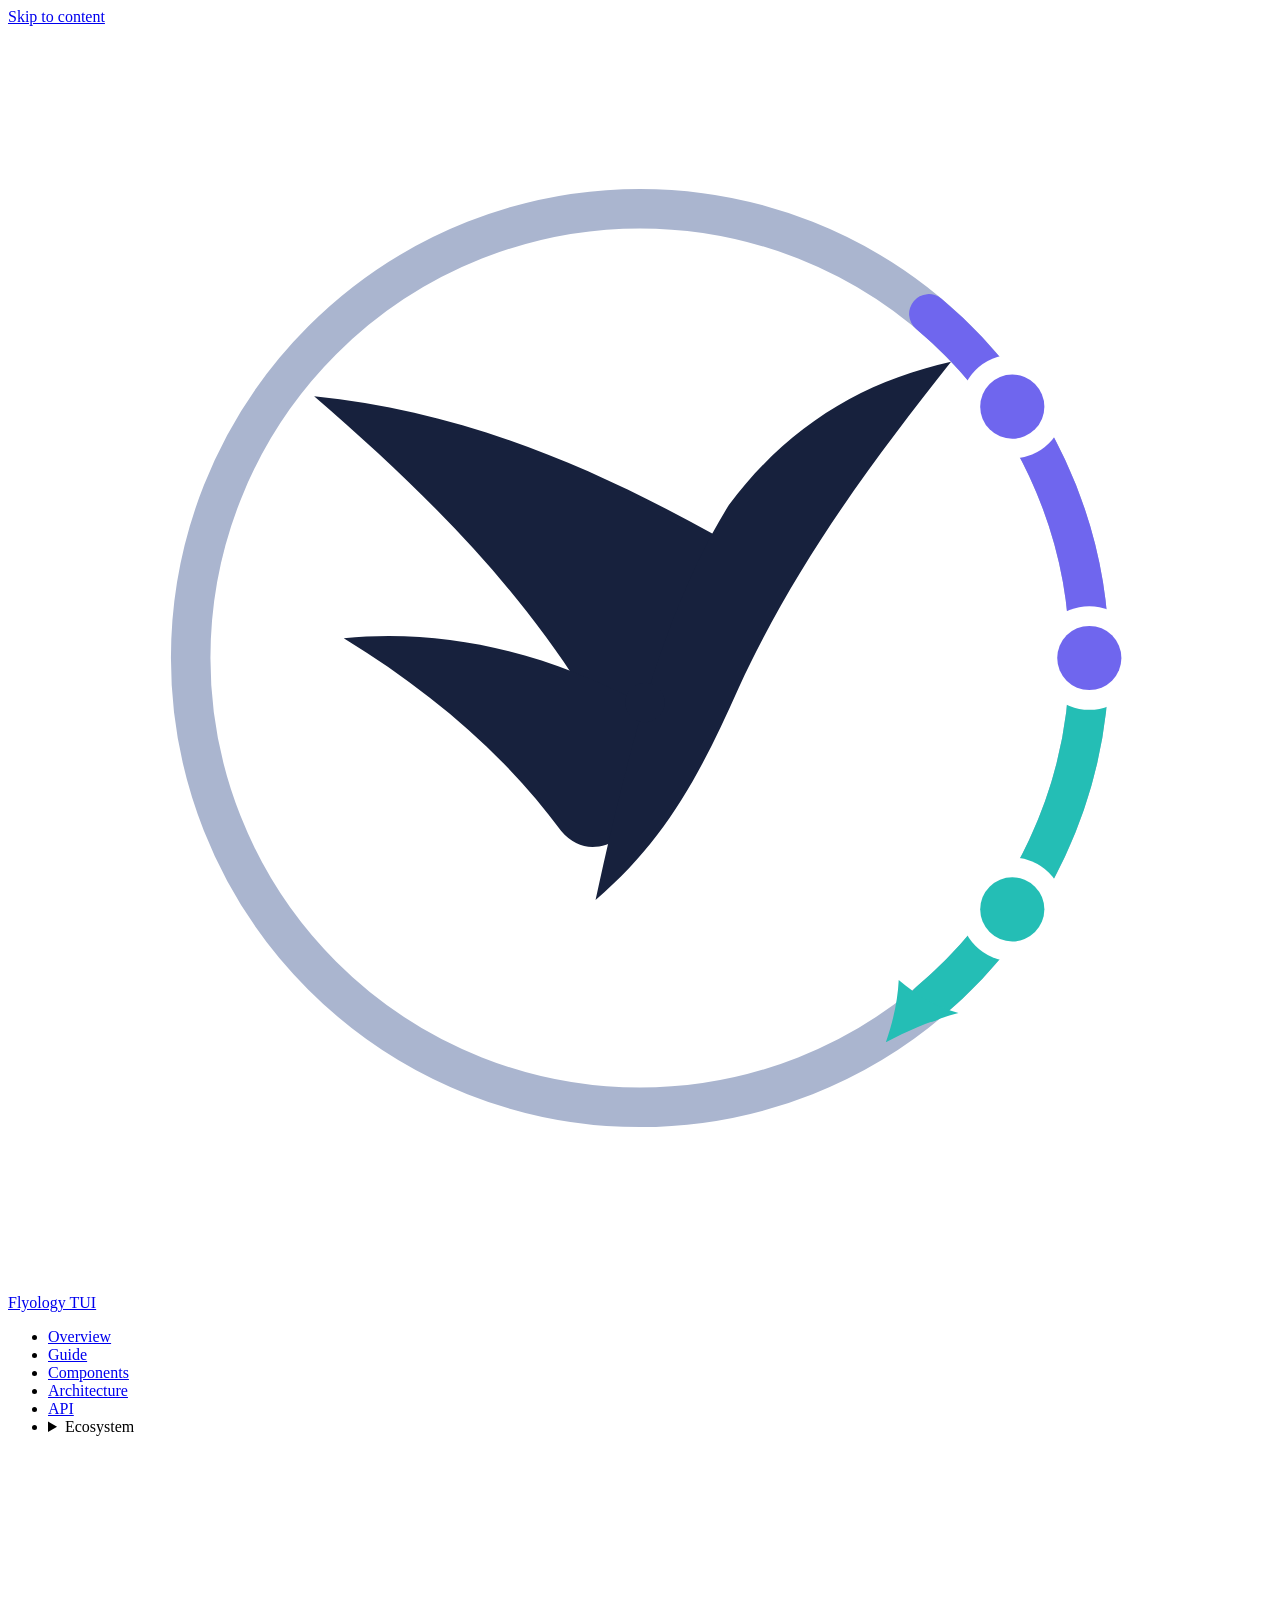
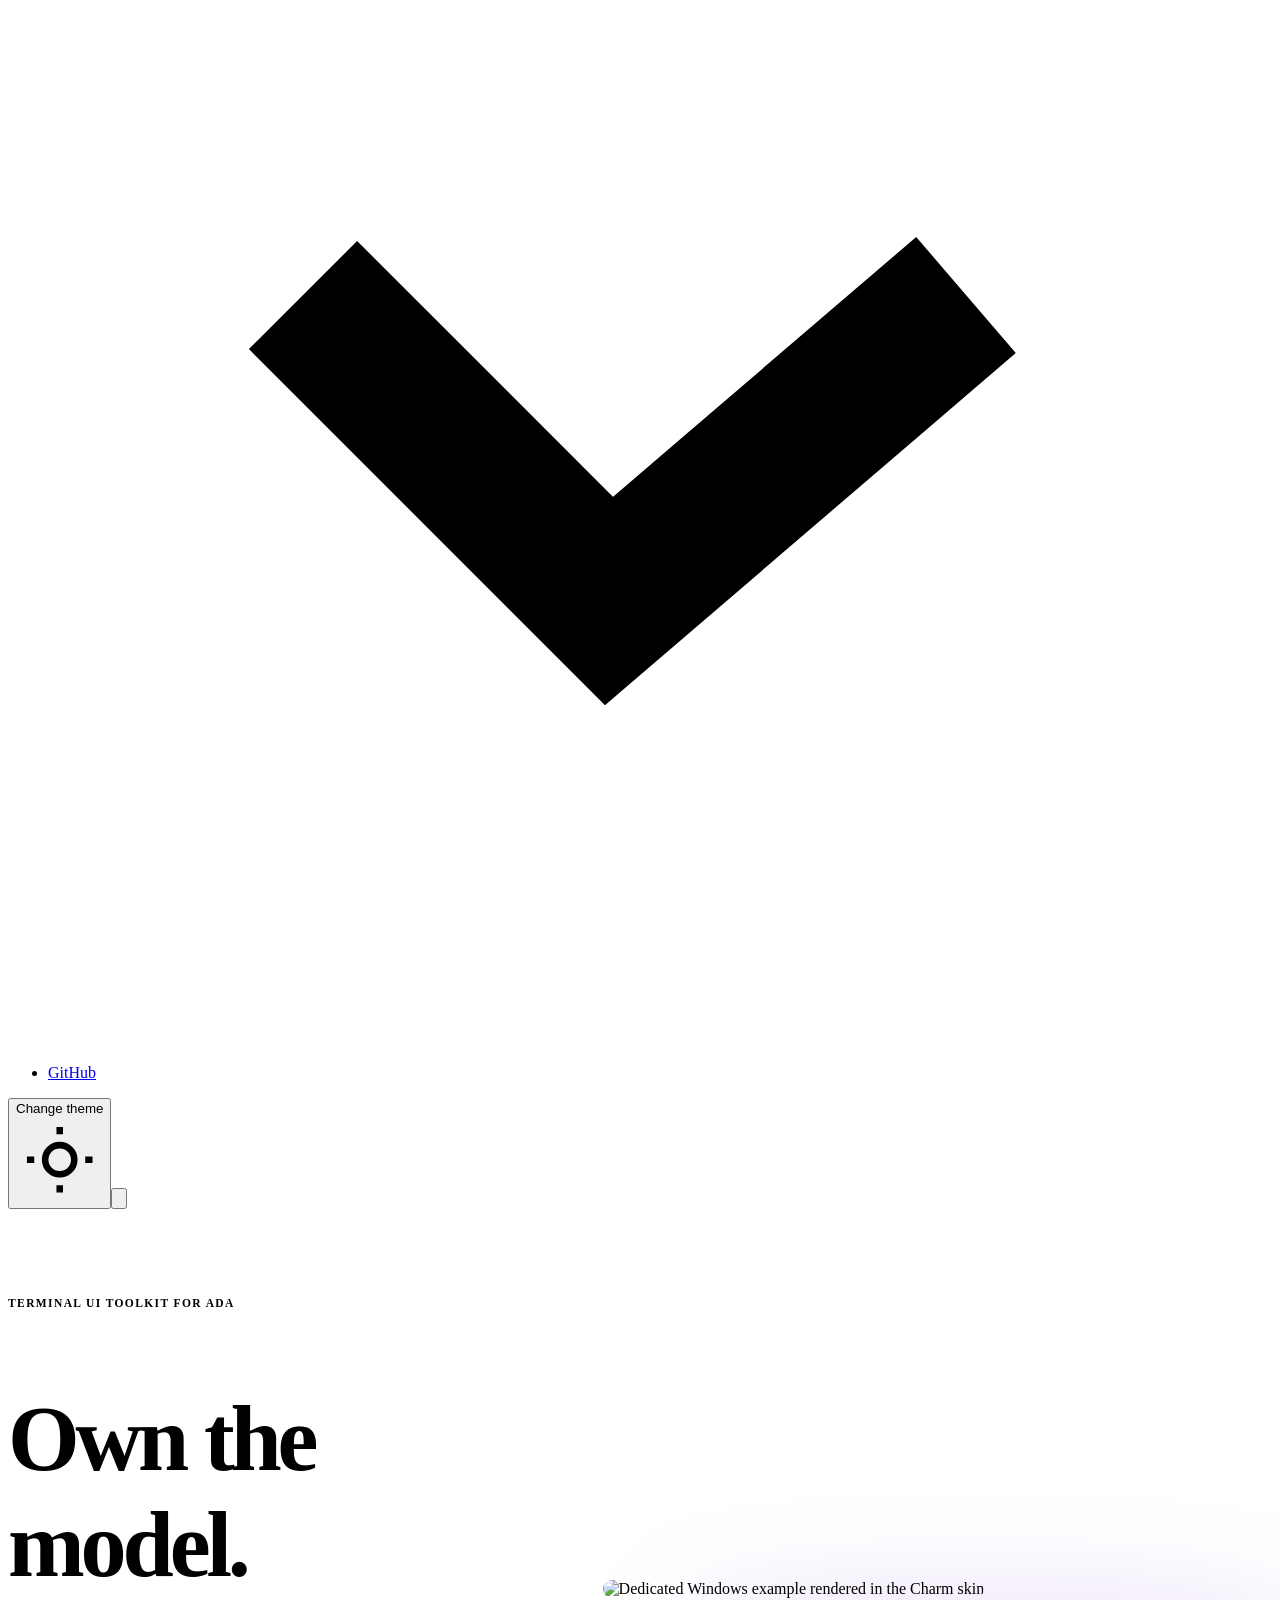
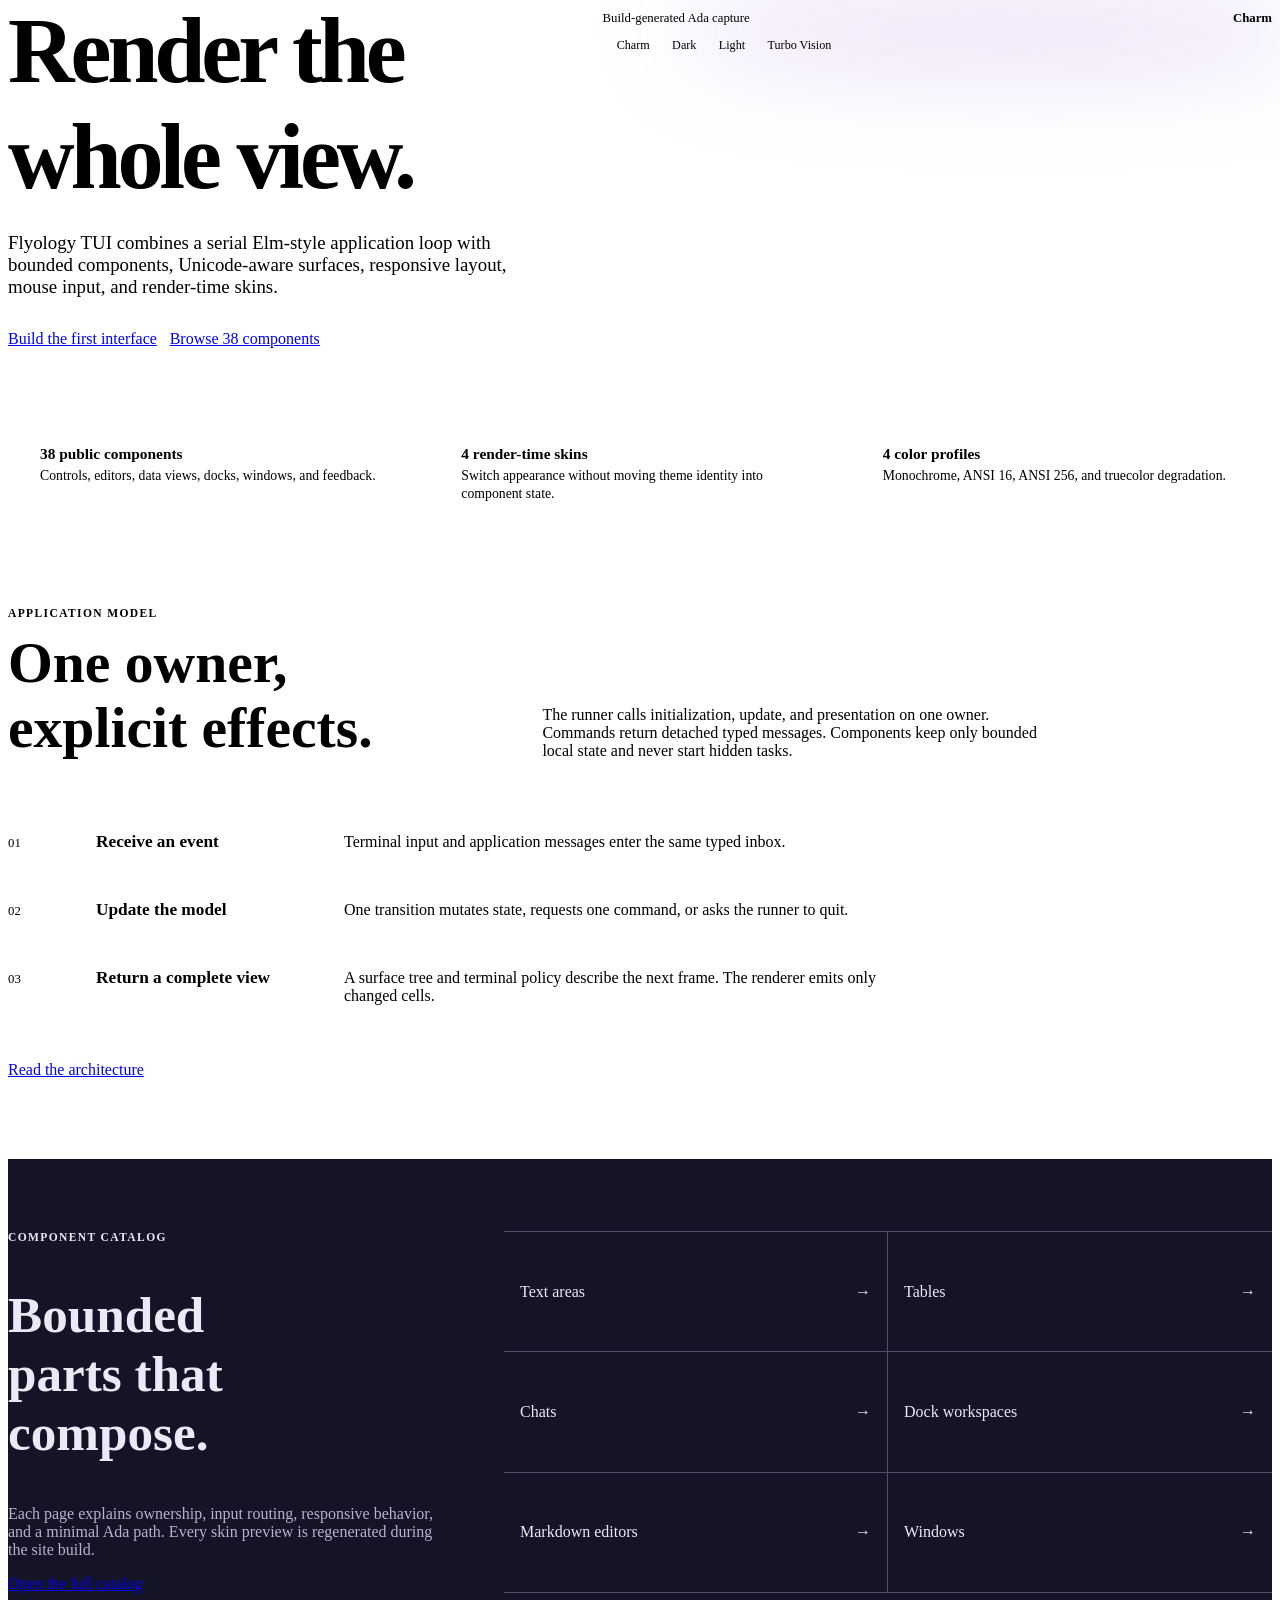
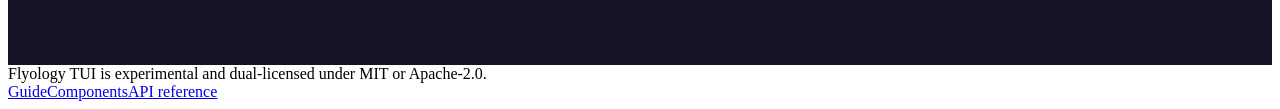
==== commit 3fd0ec9a: "Problem: The prompt components are absent from the site and the catalog The component gallery derive" ====
--- a/website/index.html
+++ b/website/index.html
@@ -15,8 +15,8 @@
     <div class="nav-tools"><button class="icon-button" type="button" data-theme-toggle><span class="visually-hidden" data-theme-label>Change theme</span><svg aria-hidden="true" viewBox="0 0 24 24" fill="none" stroke="currentColor" stroke-width="1.8"><circle cx="12" cy="12" r="4"/><path d="M12 3v2M12 19v2M3 12h2M19 12h2"/></svg></button><button class="menu-button" type="button" data-menu-toggle aria-expanded="false" aria-label="Toggle navigation"><svg aria-hidden="true" viewBox="0 0 24 24" fill="none" stroke="currentColor" stroke-width="1.8"><path d="M4 7h16M4 12h16M4 17h16"/></svg></button></div>
   </nav></header>
   <main id="main">
-    <section class="tui-hero"><div><span class="eyebrow">Terminal UI toolkit for Ada</span><h1>Own the model. Render the whole view.</h1><p class="hero-lede">Flyology TUI combines a serial Elm-style application loop with bounded components, Unicode-aware surfaces, responsive layout, mouse input, and render-time skins.</p><div class="actions"><a class="button button-primary" href="guide/">Build the first interface</a><a class="button button-secondary" href="components/">Browse 34 components</a></div></div><div class="terminal-stage" data-skin-preview><img src="assets/captures/windows/charm-default.svg" data-skin-image data-preview-name="Windows" data-src-charm-default="assets/captures/windows/charm-default.svg" data-src-charm-dark="assets/captures/windows/charm-dark.svg" data-src-charm-light="assets/captures/windows/charm-light.svg" data-src-turbo-vision="assets/captures/windows/turbo-vision.svg" alt="Dedicated Windows example rendered in the Charm skin"><div class="hero-skin-note"><span>Build-generated Ada capture</span><strong data-skin-current>Charm</strong></div><div class="segmented-control" role="group" aria-label="Preview skin"><button type="button" data-skin-choice="charm-default" aria-pressed="true">Charm</button><button type="button" data-skin-choice="charm-dark" aria-pressed="false">Dark</button><button type="button" data-skin-choice="charm-light" aria-pressed="false">Light</button><button type="button" data-skin-choice="turbo-vision" aria-pressed="false">Turbo Vision</button></div></div></section>
-    <section class="status-band" aria-label="Project scope"><div class="status-band-inner"><div><strong>34 public components</strong><span>Controls, editors, data views, docks, windows, and feedback.</span></div><div><strong>4 render-time skins</strong><span>Switch appearance without moving theme identity into component state.</span></div><div><strong>4 color profiles</strong><span>Monochrome, ANSI 16, ANSI 256, and truecolor degradation.</span></div></div></section>
+    <section class="tui-hero"><div><span class="eyebrow">Terminal UI toolkit for Ada</span><h1>Own the model. Render the whole view.</h1><p class="hero-lede">Flyology TUI combines a serial Elm-style application loop with bounded components, Unicode-aware surfaces, responsive layout, mouse input, and render-time skins.</p><div class="actions"><a class="button button-primary" href="guide/">Build the first interface</a><a class="button button-secondary" href="components/">Browse 38 components</a></div></div><div class="terminal-stage" data-skin-preview><img src="assets/captures/windows/charm-default.svg" data-skin-image data-preview-name="Windows" data-src-charm-default="assets/captures/windows/charm-default.svg" data-src-charm-dark="assets/captures/windows/charm-dark.svg" data-src-charm-light="assets/captures/windows/charm-light.svg" data-src-turbo-vision="assets/captures/windows/turbo-vision.svg" alt="Dedicated Windows example rendered in the Charm skin"><div class="hero-skin-note"><span>Build-generated Ada capture</span><strong data-skin-current>Charm</strong></div><div class="segmented-control" role="group" aria-label="Preview skin"><button type="button" data-skin-choice="charm-default" aria-pressed="true">Charm</button><button type="button" data-skin-choice="charm-dark" aria-pressed="false">Dark</button><button type="button" data-skin-choice="charm-light" aria-pressed="false">Light</button><button type="button" data-skin-choice="turbo-vision" aria-pressed="false">Turbo Vision</button></div></div></section>
+    <section class="status-band" aria-label="Project scope"><div class="status-band-inner"><div><strong>38 public components</strong><span>Controls, editors, data views, docks, windows, and feedback.</span></div><div><strong>4 render-time skins</strong><span>Switch appearance without moving theme identity into component state.</span></div><div><strong>4 color profiles</strong><span>Monochrome, ANSI 16, ANSI 256, and truecolor degradation.</span></div></div></section>
     <section class="tui-section"><div class="section-intro"><div><span class="eyebrow">Application model</span><h2>One owner, explicit effects.</h2></div><p>The runner calls initialization, update, and presentation on one owner. Commands return detached typed messages. Components keep only bounded local state and never start hidden tasks.</p></div><ol class="architecture-steps"><li><span>01</span><strong>Receive an event</strong><p>Terminal input and application messages enter the same typed inbox.</p></li><li><span>02</span><strong>Update the model</strong><p>One transition mutates state, requests one command, or asks the runner to quit.</p></li><li><span>03</span><strong>Return a complete view</strong><p>A surface tree and terminal policy describe the next frame. The renderer emits only changed cells.</p></li></ol><div class="actions"><a class="button button-secondary" href="architecture/">Read the architecture</a></div></section>
     <section class="component-ribbon"><div class="component-ribbon-inner"><div><span class="eyebrow">Component catalog</span><h2>Bounded parts that compose.</h2><p>Each page explains ownership, input routing, responsive behavior, and a minimal Ada path. Every skin preview is regenerated during the site build.</p><a class="button button-secondary" href="components/">Open the full catalog</a></div><div class="component-stream"><a href="components/text-areas/"><span>Text areas</span><span>→</span></a><a href="components/tables/"><span>Tables</span><span>→</span></a><a href="components/chats/"><span>Chats</span><span>→</span></a><a href="components/dock-workspaces/"><span>Dock workspaces</span><span>→</span></a><a href="components/markdown-editors/"><span>Markdown editors</span><span>→</span></a><a href="components/windows/"><span>Windows</span><span>→</span></a></div></div></section>
   </main>
